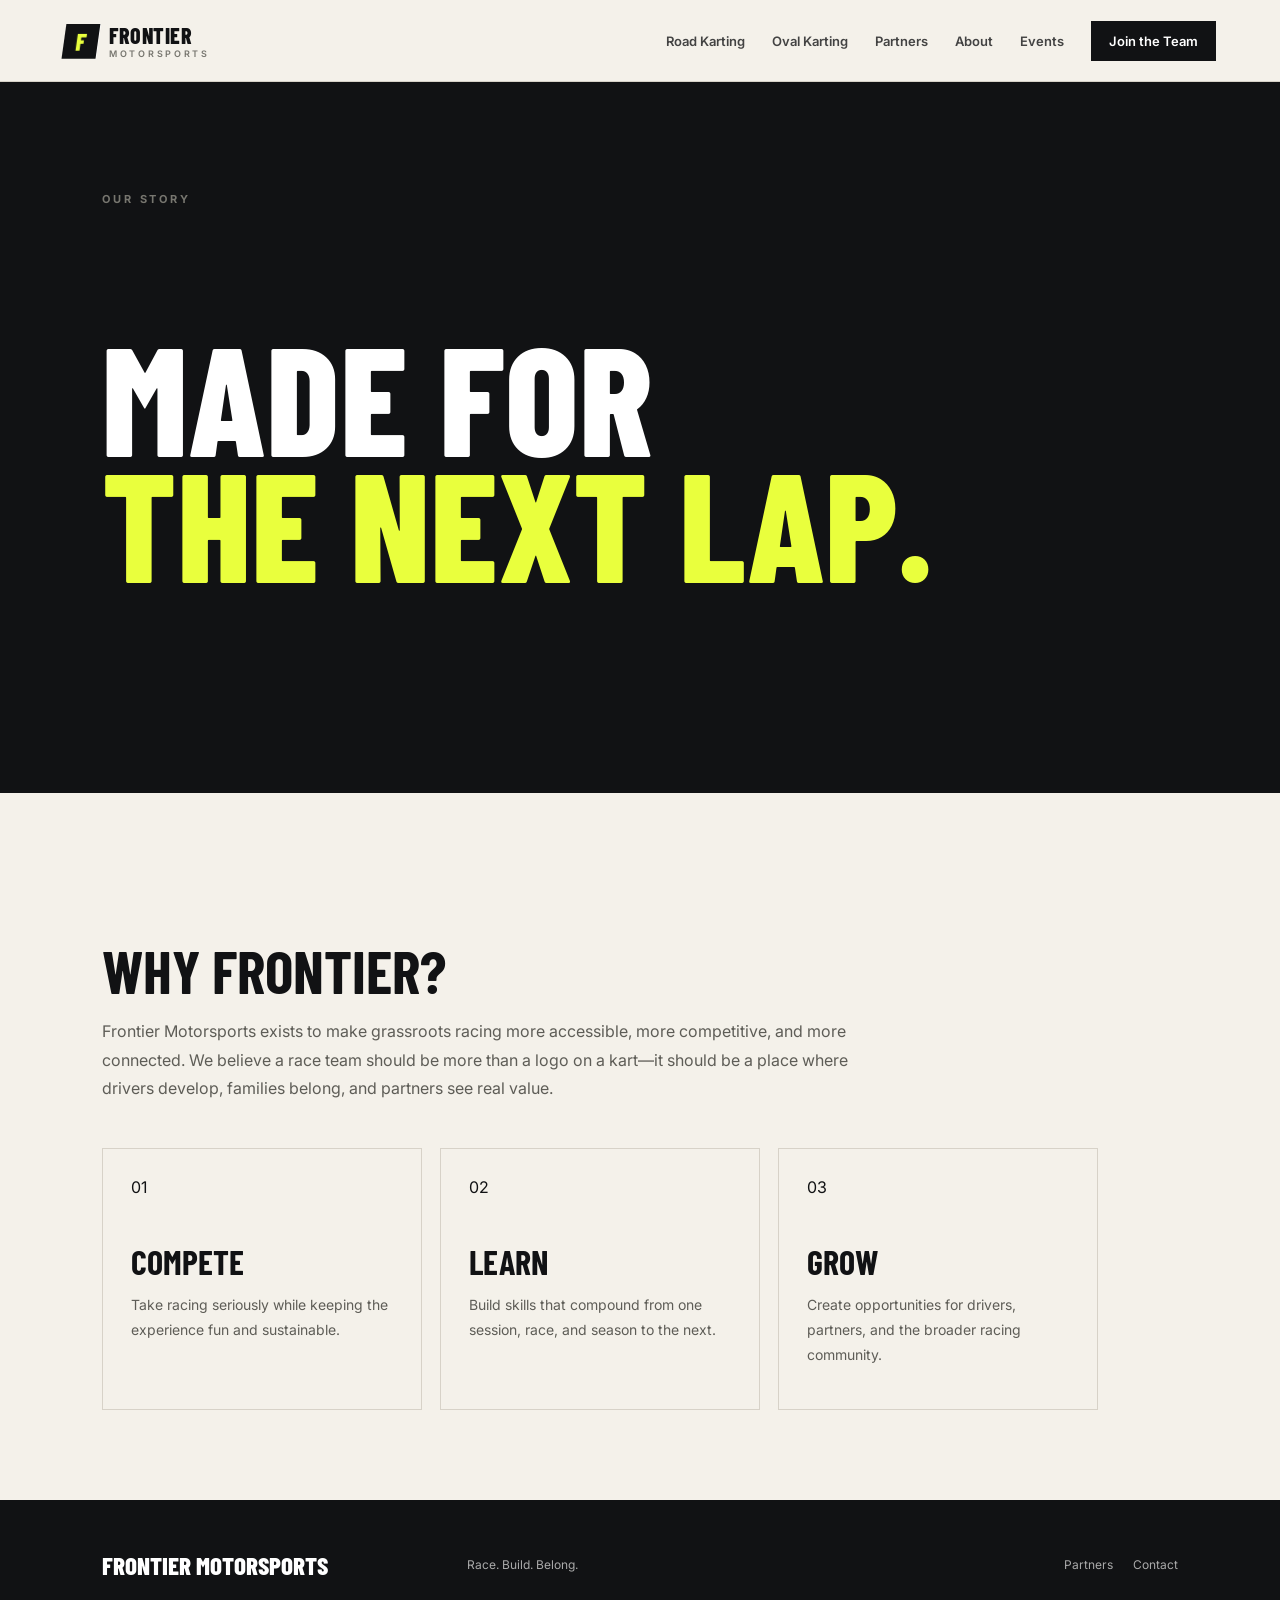
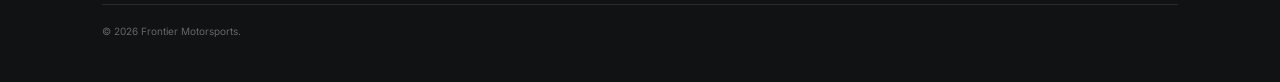
==== pages/about.html @ 26b107a2 "Add Frontier Motorsports website: pages/about.html" ====
<!doctype html><html lang="en"><head><meta charset="utf-8"><meta name="viewport" content="width=device-width,initial-scale=1"><title>About | Frontier Motorsports</title><link rel="stylesheet" href="../assets/style.css"></head><body><header class="nav"><a class="brand" href="../index.html"><span class="brand-mark">F</span><span>FRONTIER<small>MOTORSPORTS</small></span></a><button class="menu">☰</button><nav><a href="road-karting.html">Road Karting</a><a href="oval-karting.html">Oval Karting</a><a href="partners.html">Partners</a><a href="about.html">About</a><a href="events.html">Events</a><a class="nav-cta" href="contact.html">Join the Team</a></nav></header><section class="inner-hero"><p class="eyebrow">OUR STORY</p><h1>Made for<br><em>the next lap.</em></h1></section><section class="content"><h2>Why Frontier?</h2><p>Frontier Motorsports exists to make grassroots racing more accessible, more competitive, and more connected. We believe a race team should be more than a logo on a kart—it should be a place where drivers develop, families belong, and partners see real value.</p><div class="cards"><div class="card"><span>01</span><h3>Compete</h3><p>Take racing seriously while keeping the experience fun and sustainable.</p></div><div class="card"><span>02</span><h3>Learn</h3><p>Build skills that compound from one session, race, and season to the next.</p></div><div class="card"><span>03</span><h3>Grow</h3><p>Create opportunities for drivers, partners, and the broader racing community.</p></div></div></section><footer><div class="footer-brand">FRONTIER MOTORSPORTS</div><p>Race. Build. Belong.</p><div><a href="partners.html">Partners</a><a href="contact.html">Contact</a></div><small>© 2026 Frontier Motorsports.</small></footer><script src="../assets/site.js"></script></body></html>
---- assets/style.css ----
@import url('https://fonts.googleapis.com/css2?family=Barlow+Condensed:wght@500;600;700;800&family=Inter:wght@400;500;600;700&display=swap');
:root{--ink:#111214;--paper:#f4f1ea;--muted:#77766f;--line:#d7d2c8;--accent:#e9ff3d;--white:#fff}*{box-sizing:border-box}html{scroll-behavior:smooth}body{margin:0;background:var(--paper);color:var(--ink);font-family:Inter,Arial,sans-serif}a{color:inherit;text-decoration:none}.nav{height:82px;display:flex;align-items:center;justify-content:space-between;padding:0 5vw;border-bottom:1px solid var(--line);background:rgba(244,241,234,.96);position:sticky;top:0;z-index:10}.brand{display:flex;align-items:center;gap:11px;font-family:'Barlow Condensed';font-weight:800;font-size:22px;letter-spacing:.5px}.brand small{display:block;font:600 9px Inter;letter-spacing:2.7px;color:var(--muted)}.brand-mark{display:grid;place-items:center;width:34px;height:34px;background:var(--ink);color:var(--accent);font-size:24px;transform:skew(-8deg)}nav{display:flex;gap:27px;align-items:center;font-size:13px;font-weight:600}nav a{opacity:.78}nav a:hover{opacity:1}.nav-cta{background:var(--ink);color:var(--white);padding:12px 18px;opacity:1}.menu{display:none;border:0;background:none;font-size:22px}.hero{min-height:calc(100vh - 82px);padding:8vw 8vw 7vw;position:relative;overflow:hidden;display:flex;align-items:center;background:#151618;color:#fff}.hero-grid{position:absolute;inset:0;opacity:.22;background:linear-gradient(120deg,transparent 0 48%,#555 48.2% 48.5%,transparent 48.7%),repeating-linear-gradient(135deg,transparent 0 80px,#303134 81px 82px)}.hero:after{content:'';position:absolute;width:52vw;height:52vw;border:1px solid #444;border-radius:50%;right:-18vw;bottom:-24vw;box-shadow:0 0 0 80px rgba(255,255,255,.015),0 0 0 160px rgba(255,255,255,.012)}.hero-copy{position:relative;z-index:2;max-width:800px}.eyebrow{font-size:11px;font-weight:700;letter-spacing:2.8px;color:var(--muted);margin:0 0 20px}.hero .eyebrow{color:#bcbcb7}.hero h1,h2,h3{font-family:'Barlow Condensed',sans-serif;text-transform:uppercase;margin:0;line-height:.9}.hero h1{font-size:clamp(72px,12vw,170px);letter-spacing:-3px}.hero h1 em,h2 em{font-style:normal;color:var(--accent)}.lede{max-width:590px;color:#c6c6c2;font-size:17px;line-height:1.65;margin:30px 0}.actions{display:flex;gap:12px;flex-wrap:wrap}.btn{display:inline-flex;align-items:center;gap:20px;padding:15px 20px;font-size:12px;font-weight:700;text-transform:uppercase;letter-spacing:1px}.btn-primary{background:var(--accent);color:var(--ink)}.btn-ghost{border:1px solid #555;color:#fff}.btn-light{background:#fff;color:#111}.hero-stat{position:absolute;right:8vw;bottom:8vw;z-index:2;display:flex;flex-direction:column}.hero-stat strong{font:800 80px 'Barlow Condensed';line-height:.8}.hero-stat span{font-size:10px;text-transform:uppercase;letter-spacing:2px;color:#aaa;margin-top:10px}.section{padding:110px 8vw}.intro{display:grid;grid-template-columns:1fr 1fr;gap:8vw;align-items:end}.intro h2,.cta h2{font-size:clamp(60px,8vw,120px)}.section-lede{font-size:20px;line-height:1.65;color:#5d5c56;max-width:590px}.discipline-grid{padding-top:0;display:grid;grid-template-columns:1fr 1fr;gap:18px}.discipline{min-height:540px;padding:40px;display:flex;justify-content:space-between;align-items:flex-end;position:relative;overflow:hidden;color:#fff}.discipline:before{content:'';position:absolute;inset:0;background:linear-gradient(150deg,#232426,#0e0f10)}.discipline:after{content:'';position:absolute;width:70%;height:140%;border:1px solid rgba(255,255,255,.18);border-radius:50%;right:-25%;top:-10%;transform:rotate(18deg)}.discipline.oval:before{background:linear-gradient(150deg,#30302f,#111)}.discipline>div,.circle-arrow{position:relative;z-index:2}.number{font-size:11px;letter-spacing:2px;color:#bbb}.discipline h3{font-size:clamp(58px,7vw,105px);margin-top:120px}.discipline p{color:#c4c4bf}.circle-arrow{width:52px;height:52px;border:1px solid #777;border-radius:50%;display:grid;place-items:center;font-size:22px}.band{background:var(--ink);color:#fff;padding:90px 8vw;display:flex;align-items:center;justify-content:space-between;gap:50px}.band h2{font-size:clamp(54px,7vw,96px)}.band p:not(.eyebrow){color:#aaa;max-width:620px;line-height:1.6}.pillars{display:grid;grid-template-columns:repeat(3,1fr);gap:45px}.pillar{border-top:1px solid var(--line);padding-top:20px}.pillar span{font:700 13px 'Barlow Condensed';color:var(--muted)}.pillar h3{font-size:42px;margin:45px 0 12px}.pillar p{color:#66645e;line-height:1.6}.cta{text-align:center;border-top:1px solid var(--line)}.cta h2{margin-bottom:40px}footer{background:#111214;color:#aaa;padding:45px 8vw;display:grid;grid-template-columns:1fr 1fr 1fr;gap:20px;align-items:center;font-size:12px}footer .footer-brand{font:800 25px 'Barlow Condensed';color:#fff}footer div:nth-of-type(2){text-align:right}footer div:nth-of-type(2) a{margin-left:20px}footer small{grid-column:1/-1;color:#666;border-top:1px solid #292a2b;padding-top:20px}.inner-hero{padding:110px 8vw 80px;background:#111214;color:#fff}.inner-hero h1{font:800 clamp(70px,12vw,160px) 'Barlow Condensed';line-height:.82;text-transform:uppercase;max-width:1000px}.inner-hero h1 em{color:var(--accent);font-style:normal}.content{padding:90px 8vw;max-width:1200px}.content h2{font-size:60px;margin:60px 0 20px}.content p{line-height:1.8;color:#5e5d57;max-width:760px}.cards{display:grid;grid-template-columns:repeat(3,1fr);gap:18px;margin-top:45px}.card{border:1px solid var(--line);padding:28px;min-height:210px}.card h3{font-size:34px;margin:50px 0 12px}.card p{font-size:14px}.form{display:grid;gap:15px;max-width:700px}.form input,.form textarea,.form select{width:100%;border:1px solid var(--line);background:#fff;padding:16px;font:inherit}.form textarea{min-height:150px}.form button{border:0;cursor:pointer;justify-self:start}.notice{padding:18px;background:#e9ff3d;font-size:13px;margin:30px 0}.partner-level{border-top:1px solid var(--line);padding:30px 0;display:grid;grid-template-columns:1fr 2fr;gap:30px}.partner-level h3{font-size:42px}.partner-level p{margin:0}.schedule{border-top:1px solid var(--line)}.event{display:grid;grid-template-columns:130px 1fr 100px;gap:20px;padding:28px 0;border-bottom:1px solid var(--line);align-items:center}.event strong{font:800 28px 'Barlow Condensed'}.event h3{font-size:34px}.event span{font-size:11px;text-transform:uppercase;letter-spacing:1px;color:var(--muted)}@media(max-width:800px){.nav{height:70px;padding:0 5vw}nav{display:none}.menu{display:block}.hero{min-height:calc(100vh - 70px);padding:70px 6vw}.hero h1{font-size:72px;letter-spacing:-1px}.hero-stat{display:none}.section{padding:75px 6vw}.intro,.discipline-grid,.pillars,.cards{grid-template-columns:1fr}.discipline{min-height:400px}.discipline h3{margin-top:80px}.band{padding:70px 6vw;display:block}.band .btn{margin-top:25px}.partner-level{grid-template-columns:1fr}.event{grid-template-columns:80px 1fr}.event>span{display:none}footer{grid-template-columns:1fr}.section-lede{font-size:17px}footer div:nth-of-type(2){text-align:left}footer div:nth-of-type(2) a{margin:0 18px 0 0}}
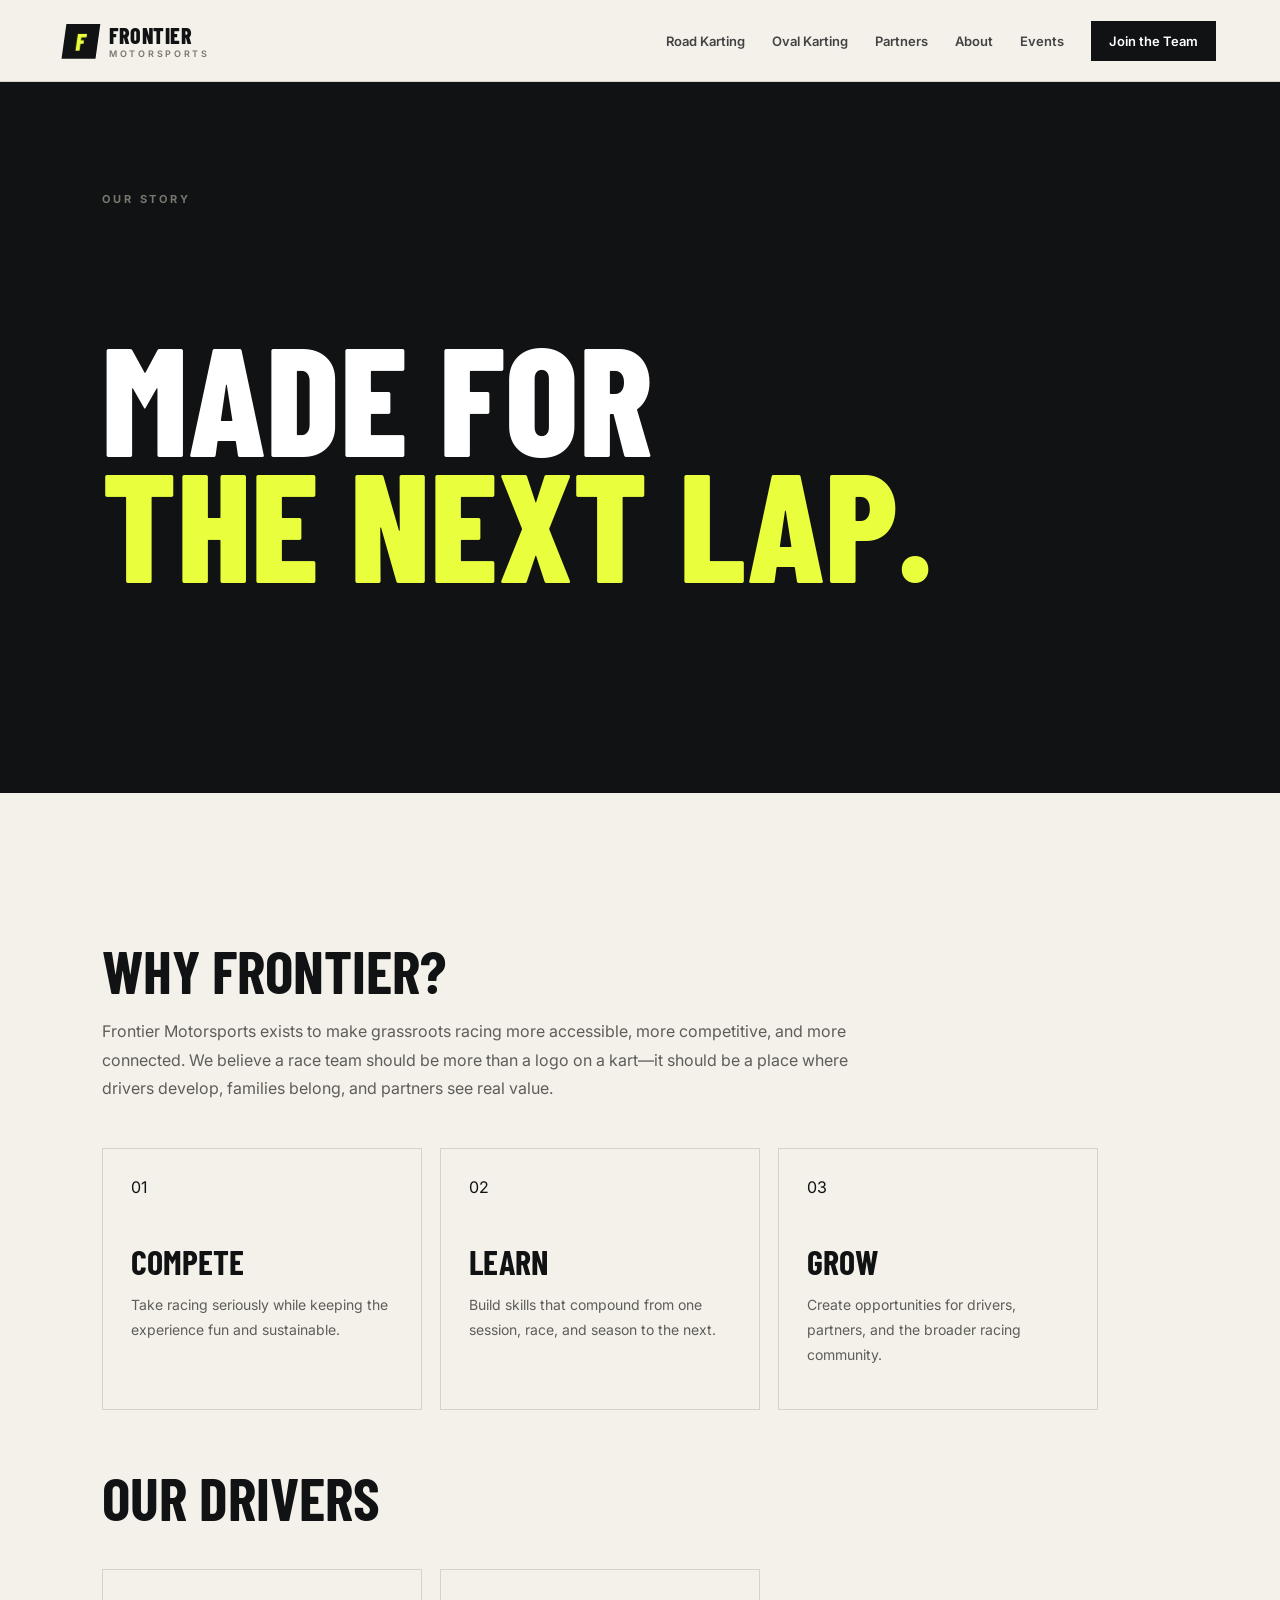
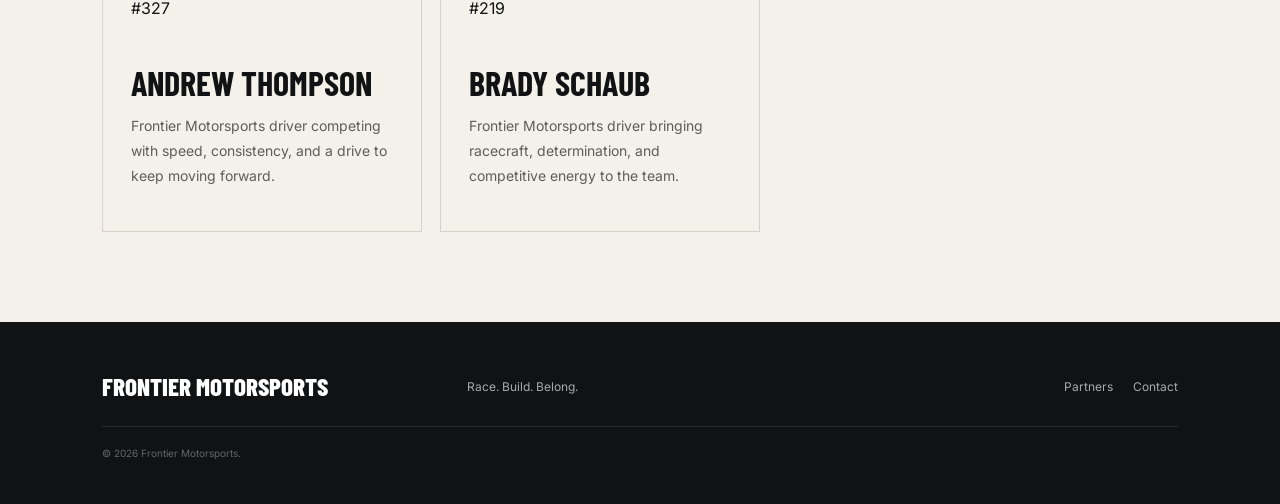
==== commit 0fc4ae0a: "Add Frontier Motorsports drivers to About page" ====
--- a/pages/about.html
+++ b/pages/about.html
@@ -1 +1 @@
-<!doctype html><html lang="en"><head><meta charset="utf-8"><meta name="viewport" content="width=device-width,initial-scale=1"><title>About | Frontier Motorsports</title><link rel="stylesheet" href="../assets/style.css"></head><body><header class="nav"><a class="brand" href="../index.html"><span class="brand-mark">F</span><span>FRONTIER<small>MOTORSPORTS</small></span></a><button class="menu">☰</button><nav><a href="road-karting.html">Road Karting</a><a href="oval-karting.html">Oval Karting</a><a href="partners.html">Partners</a><a href="about.html">About</a><a href="events.html">Events</a><a class="nav-cta" href="contact.html">Join the Team</a></nav></header><section class="inner-hero"><p class="eyebrow">OUR STORY</p><h1>Made for<br><em>the next lap.</em></h1></section><section class="content"><h2>Why Frontier?</h2><p>Frontier Motorsports exists to make grassroots racing more accessible, more competitive, and more connected. We believe a race team should be more than a logo on a kart—it should be a place where drivers develop, families belong, and partners see real value.</p><div class="cards"><div class="card"><span>01</span><h3>Compete</h3><p>Take racing seriously while keeping the experience fun and sustainable.</p></div><div class="card"><span>02</span><h3>Learn</h3><p>Build skills that compound from one session, race, and season to the next.</p></div><div class="card"><span>03</span><h3>Grow</h3><p>Create opportunities for drivers, partners, and the broader racing community.</p></div></div></section><footer><div class="footer-brand">FRONTIER MOTORSPORTS</div><p>Race. Build. Belong.</p><div><a href="partners.html">Partners</a><a href="contact.html">Contact</a></div><small>© 2026 Frontier Motorsports.</small></footer><script src="../assets/site.js"></script></body></html>+<!doctype html><html lang="en"><head><meta charset="utf-8"><meta name="viewport" content="width=device-width,initial-scale=1"><title>About | Frontier Motorsports</title><link rel="stylesheet" href="../assets/style.css"></head><body><header class="nav"><a class="brand" href="../index.html"><span class="brand-mark">F</span><span>FRONTIER<small>MOTORSPORTS</small></span></a><button class="menu">☰</button><nav><a href="road-karting.html">Road Karting</a><a href="oval-karting.html">Oval Karting</a><a href="partners.html">Partners</a><a href="about.html">About</a><a href="events.html">Events</a><a class="nav-cta" href="contact.html">Join the Team</a></nav></header><section class="inner-hero"><p class="eyebrow">OUR STORY</p><h1>Made for<br><em>the next lap.</em></h1></section><section class="content"><h2>Why Frontier?</h2><p>Frontier Motorsports exists to make grassroots racing more accessible, more competitive, and more connected. We believe a race team should be more than a logo on a kart—it should be a place where drivers develop, families belong, and partners see real value.</p><div class="cards"><div class="card"><span>01</span><h3>Compete</h3><p>Take racing seriously while keeping the experience fun and sustainable.</p></div><div class="card"><span>02</span><h3>Learn</h3><p>Build skills that compound from one session, race, and season to the next.</p></div><div class="card"><span>03</span><h3>Grow</h3><p>Create opportunities for drivers, partners, and the broader racing community.</p></div></div><h2>Our Drivers</h2><div class="cards"><div class="card"><span>#327</span><h3>Andrew Thompson</h3><p>Frontier Motorsports driver competing with speed, consistency, and a drive to keep moving forward.</p></div><div class="card"><span>#219</span><h3>Brady Schaub</h3><p>Frontier Motorsports driver bringing racecraft, determination, and competitive energy to the team.</p></div></div></section><footer><div class="footer-brand">FRONTIER MOTORSPORTS</div><p>Race. Build. Belong.</p><div><a href="partners.html">Partners</a><a href="contact.html">Contact</a></div><small>© 2026 Frontier Motorsports.</small></footer><script src="../assets/site.js"></script></body></html>
--- a/assets/style.css
+++ b/assets/style.css
@@ -1,2 +1,2 @@
 @import url('https://fonts.googleapis.com/css2?family=Barlow+Condensed:wght@500;600;700;800&family=Inter:wght@400;500;600;700&display=swap');
-:root{--ink:#111214;--paper:#f4f1ea;--muted:#77766f;--line:#d7d2c8;--accent:#e9ff3d;--white:#fff}*{box-sizing:border-box}html{scroll-behavior:smooth}body{margin:0;background:var(--paper);color:var(--ink);font-family:Inter,Arial,sans-serif}a{color:inherit;text-decoration:none}.nav{height:82px;display:flex;align-items:center;justify-content:space-between;padding:0 5vw;border-bottom:1px solid var(--line);background:rgba(244,241,234,.96);position:sticky;top:0;z-index:10}.brand{display:flex;align-items:center;gap:11px;font-family:'Barlow Condensed';font-weight:800;font-size:22px;letter-spacing:.5px}.brand small{display:block;font:600 9px Inter;letter-spacing:2.7px;color:var(--muted)}.brand-mark{display:grid;place-items:center;width:34px;height:34px;background:var(--ink);color:var(--accent);font-size:24px;transform:skew(-8deg)}nav{display:flex;gap:27px;align-items:center;font-size:13px;font-weight:600}nav a{opacity:.78}nav a:hover{opacity:1}.nav-cta{background:var(--ink);color:var(--white);padding:12px 18px;opacity:1}.menu{display:none;border:0;background:none;font-size:22px}.hero{min-height:calc(100vh - 82px);padding:8vw 8vw 7vw;position:relative;overflow:hidden;display:flex;align-items:center;background:#151618;color:#fff}.hero-grid{position:absolute;inset:0;opacity:.22;background:linear-gradient(120deg,transparent 0 48%,#555 48.2% 48.5%,transparent 48.7%),repeating-linear-gradient(135deg,transparent 0 80px,#303134 81px 82px)}.hero:after{content:'';position:absolute;width:52vw;height:52vw;border:1px solid #444;border-radius:50%;right:-18vw;bottom:-24vw;box-shadow:0 0 0 80px rgba(255,255,255,.015),0 0 0 160px rgba(255,255,255,.012)}.hero-copy{position:relative;z-index:2;max-width:800px}.eyebrow{font-size:11px;font-weight:700;letter-spacing:2.8px;color:var(--muted);margin:0 0 20px}.hero .eyebrow{color:#bcbcb7}.hero h1,h2,h3{font-family:'Barlow Condensed',sans-serif;text-transform:uppercase;margin:0;line-height:.9}.hero h1{font-size:clamp(72px,12vw,170px);letter-spacing:-3px}.hero h1 em,h2 em{font-style:normal;color:var(--accent)}.lede{max-width:590px;color:#c6c6c2;font-size:17px;line-height:1.65;margin:30px 0}.actions{display:flex;gap:12px;flex-wrap:wrap}.btn{display:inline-flex;align-items:center;gap:20px;padding:15px 20px;font-size:12px;font-weight:700;text-transform:uppercase;letter-spacing:1px}.btn-primary{background:var(--accent);color:var(--ink)}.btn-ghost{border:1px solid #555;color:#fff}.btn-light{background:#fff;color:#111}.hero-stat{position:absolute;right:8vw;bottom:8vw;z-index:2;display:flex;flex-direction:column}.hero-stat strong{font:800 80px 'Barlow Condensed';line-height:.8}.hero-stat span{font-size:10px;text-transform:uppercase;letter-spacing:2px;color:#aaa;margin-top:10px}.section{padding:110px 8vw}.intro{display:grid;grid-template-columns:1fr 1fr;gap:8vw;align-items:end}.intro h2,.cta h2{font-size:clamp(60px,8vw,120px)}.section-lede{font-size:20px;line-height:1.65;color:#5d5c56;max-width:590px}.discipline-grid{padding-top:0;display:grid;grid-template-columns:1fr 1fr;gap:18px}.discipline{min-height:540px;padding:40px;display:flex;justify-content:space-between;align-items:flex-end;position:relative;overflow:hidden;color:#fff}.discipline:before{content:'';position:absolute;inset:0;background:linear-gradient(150deg,#232426,#0e0f10)}.discipline:after{content:'';position:absolute;width:70%;height:140%;border:1px solid rgba(255,255,255,.18);border-radius:50%;right:-25%;top:-10%;transform:rotate(18deg)}.discipline.oval:before{background:linear-gradient(150deg,#30302f,#111)}.discipline>div,.circle-arrow{position:relative;z-index:2}.number{font-size:11px;letter-spacing:2px;color:#bbb}.discipline h3{font-size:clamp(58px,7vw,105px);margin-top:120px}.discipline p{color:#c4c4bf}.circle-arrow{width:52px;height:52px;border:1px solid #777;border-radius:50%;display:grid;place-items:center;font-size:22px}.band{background:var(--ink);color:#fff;padding:90px 8vw;display:flex;align-items:center;justify-content:space-between;gap:50px}.band h2{font-size:clamp(54px,7vw,96px)}.band p:not(.eyebrow){color:#aaa;max-width:620px;line-height:1.6}.pillars{display:grid;grid-template-columns:repeat(3,1fr);gap:45px}.pillar{border-top:1px solid var(--line);padding-top:20px}.pillar span{font:700 13px 'Barlow Condensed';color:var(--muted)}.pillar h3{font-size:42px;margin:45px 0 12px}.pillar p{color:#66645e;line-height:1.6}.cta{text-align:center;border-top:1px solid var(--line)}.cta h2{margin-bottom:40px}footer{background:#111214;color:#aaa;padding:45px 8vw;display:grid;grid-template-columns:1fr 1fr 1fr;gap:20px;align-items:center;font-size:12px}footer .footer-brand{font:800 25px 'Barlow Condensed';color:#fff}footer div:nth-of-type(2){text-align:right}footer div:nth-of-type(2) a{margin-left:20px}footer small{grid-column:1/-1;color:#666;border-top:1px solid #292a2b;padding-top:20px}.inner-hero{padding:110px 8vw 80px;background:#111214;color:#fff}.inner-hero h1{font:800 clamp(70px,12vw,160px) 'Barlow Condensed';line-height:.82;text-transform:uppercase;max-width:1000px}.inner-hero h1 em{color:var(--accent);font-style:normal}.content{padding:90px 8vw;max-width:1200px}.content h2{font-size:60px;margin:60px 0 20px}.content p{line-height:1.8;color:#5e5d57;max-width:760px}.cards{display:grid;grid-template-columns:repeat(3,1fr);gap:18px;margin-top:45px}.card{border:1px solid var(--line);padding:28px;min-height:210px}.card h3{font-size:34px;margin:50px 0 12px}.card p{font-size:14px}.form{display:grid;gap:15px;max-width:700px}.form input,.form textarea,.form select{width:100%;border:1px solid var(--line);background:#fff;padding:16px;font:inherit}.form textarea{min-height:150px}.form button{border:0;cursor:pointer;justify-self:start}.notice{padding:18px;background:#e9ff3d;font-size:13px;margin:30px 0}.partner-level{border-top:1px solid var(--line);padding:30px 0;display:grid;grid-template-columns:1fr 2fr;gap:30px}.partner-level h3{font-size:42px}.partner-level p{margin:0}.schedule{border-top:1px solid var(--line)}.event{display:grid;grid-template-columns:130px 1fr 100px;gap:20px;padding:28px 0;border-bottom:1px solid var(--line);align-items:center}.event strong{font:800 28px 'Barlow Condensed'}.event h3{font-size:34px}.event span{font-size:11px;text-transform:uppercase;letter-spacing:1px;color:var(--muted)}@media(max-width:800px){.nav{height:70px;padding:0 5vw}nav{display:none}.menu{display:block}.hero{min-height:calc(100vh - 70px);padding:70px 6vw}.hero h1{font-size:72px;letter-spacing:-1px}.hero-stat{display:none}.section{padding:75px 6vw}.intro,.discipline-grid,.pillars,.cards{grid-template-columns:1fr}.discipline{min-height:400px}.discipline h3{margin-top:80px}.band{padding:70px 6vw;display:block}.band .btn{margin-top:25px}.partner-level{grid-template-columns:1fr}.event{grid-template-columns:80px 1fr}.event>span{display:none}footer{grid-template-columns:1fr}.section-lede{font-size:17px}footer div:nth-of-type(2){text-align:left}footer div:nth-of-type(2) a{margin:0 18px 0 0}}+:root{--ink:#111214;--paper:#f4f1ea;--muted:#77766f;--line:#d7d2c8;--accent:#e9ff3d;--white:#fff}*{box-sizing:border-box}html{scroll-behavior:smooth}body{margin:0;background:var(--paper);color:var(--ink);font-family:Inter,Arial,sans-serif}a{color:inherit;text-decoration:none}.nav{height:82px;display:flex;align-items:center;justify-content:space-between;padding:0 5vw;border-bottom:1px solid var(--line);background:rgba(244,241,234,.96);position:sticky;top:0;z-index:10}.brand{display:flex;align-items:center;gap:11px;font-family:'Barlow Condensed';font-weight:800;font-size:22px;letter-spacing:.5px}.brand small{display:block;font:600 9px Inter;letter-spacing:2.7px;color:var(--muted)}.brand-mark{display:grid;place-items:center;width:34px;height:34px;background:var(--ink);color:var(--accent);font-size:24px;transform:skew(-8deg)}nav{display:flex;gap:27px;align-items:center;font-size:13px;font-weight:600}nav a{opacity:.78}nav a:hover{opacity:1}.nav-cta{background:var(--ink);color:var(--white);padding:12px 18px;opacity:1}.menu{display:none;border:0;background:none;font-size:22px}.hero{min-height:calc(100vh - 82px);padding:8vw 8vw 7vw;position:relative;overflow:hidden;display:flex;align-items:center;background:#151618;color:#fff}.hero-grid{position:absolute;inset:0;opacity:.22;background:linear-gradient(120deg,transparent 0 48%,#555 48.2% 48.5%,transparent 48.7%),repeating-linear-gradient(135deg,transparent 0 80px,#303134 81px 82px)}.hero:after{content:'';position:absolute;width:52vw;height:52vw;border:1px solid #444;border-radius:50%;right:-18vw;bottom:-24vw;box-shadow:0 0 0 80px rgba(255,255,255,.015),0 0 0 160px rgba(255,255,255,.012)}.hero-copy{position:relative;z-index:2;max-width:800px}.eyebrow{font-size:11px;font-weight:700;letter-spacing:2.8px;color:var(--muted);margin:0 0 20px}.hero .eyebrow{color:#bcbcb7}.hero h1,h2,h3{font-family:'Barlow Condensed',sans-serif;text-transform:uppercase;margin:0;line-height:.9}.hero h1{font-size:clamp(72px,12vw,170px);letter-spacing:-3px}.hero h1 em,h2 em{font-style:normal;color:var(--accent)}.lede{max-width:590px;color:#c6c6c2;font-size:17px;line-height:1.65;margin:30px 0}.actions{display:flex;gap:12px;flex-wrap:wrap}.btn{display:inline-flex;align-items:center;gap:20px;padding:15px 20px;font-size:12px;font-weight:700;text-transform:uppercase;letter-spacing:1px}.btn-primary{background:var(--accent);color:var(--ink)}.btn-ghost{border:1px solid #555;color:#fff}.btn-light{background:#fff;color:#111}.hero-stat{position:absolute;right:8vw;bottom:8vw;z-index:2;display:flex;flex-direction:column}.hero-stat strong{font:800 80px 'Barlow Condensed';line-height:.8}.hero-stat span{font-size:10px;text-transform:uppercase;letter-spacing:2px;color:#aaa;margin-top:10px}.section{padding:110px 8vw}.intro{display:grid;grid-template-columns:1fr 1fr;gap:8vw;align-items:end}.intro h2,.cta h2{font-size:clamp(60px,8vw,120px)}.section-lede{font-size:20px;line-height:1.65;color:#5d5c56;max-width:590px}.discipline-grid{padding-top:0;display:grid;grid-template-columns:1fr 1fr;gap:18px}.discipline{min-height:540px;padding:40px;display:flex;justify-content:space-between;align-items:flex-end;position:relative;overflow:hidden;color:#fff}.discipline:before{content:'';position:absolute;inset:0;background:linear-gradient(150deg,#232426,#0e0f10)}.discipline:after{content:'';position:absolute;width:70%;height:140%;border:1px solid rgba(255,255,255,.18);border-radius:50%;right:-25%;top:-10%;transform:rotate(18deg)}.discipline.oval:before{background:linear-gradient(150deg,#30302f,#111)}.discipline.esports:before{background:linear-gradient(150deg,#25282c,#090a0c)}.discipline>div,.circle-arrow{position:relative;z-index:2}.number{font-size:11px;letter-spacing:2px;color:#bbb}.discipline h3{font-size:clamp(58px,7vw,105px);margin-top:120px}.discipline p{color:#c4c4bf}.circle-arrow{width:52px;height:52px;border:1px solid #777;border-radius:50%;display:grid;place-items:center;font-size:22px}.band{background:var(--ink);color:#fff;padding:90px 8vw;display:flex;align-items:center;justify-content:space-between;gap:50px}.band h2{font-size:clamp(54px,7vw,96px)}.band p:not(.eyebrow){color:#aaa;max-width:620px;line-height:1.6}.pillars{display:grid;grid-template-columns:repeat(3,1fr);gap:45px}.pillar{border-top:1px solid var(--line);padding-top:20px}.pillar span{font:700 13px 'Barlow Condensed';color:var(--muted)}.pillar h3{font-size:42px;margin:45px 0 12px}.pillar p{color:#66645e;line-height:1.6}.cta{text-align:center;border-top:1px solid var(--line)}.cta h2{margin-bottom:40px}footer{background:#111214;color:#aaa;padding:45px 8vw;display:grid;grid-template-columns:1fr 1fr 1fr;gap:20px;align-items:center;font-size:12px}footer .footer-brand{font:800 25px 'Barlow Condensed';color:#fff}footer div:nth-of-type(2){text-align:right}footer div:nth-of-type(2) a{margin-left:20px}footer small{grid-column:1/-1;color:#666;border-top:1px solid #292a2b;padding-top:20px}.inner-hero{padding:110px 8vw 80px;background:#111214;color:#fff}.inner-hero h1{font:800 clamp(70px,12vw,160px) 'Barlow Condensed';line-height:.82;text-transform:uppercase;max-width:1000px}.inner-hero h1 em{color:var(--accent);font-style:normal}.content{padding:90px 8vw;max-width:1200px}.content h2{font-size:60px;margin:60px 0 20px}.content p{line-height:1.8;color:#5e5d57;max-width:760px}.cards{display:grid;grid-template-columns:repeat(3,1fr);gap:18px;margin-top:45px}.card{border:1px solid var(--line);padding:28px;min-height:210px}.card h3{font-size:34px;margin:50px 0 12px}.card p{font-size:14px}.form{display:grid;gap:15px;max-width:700px}.form input,.form textarea,.form select{width:100%;border:1px solid var(--line);background:#fff;padding:16px;font:inherit}.form textarea{min-height:150px}.form button{border:0;cursor:pointer;justify-self:start}.notice{padding:18px;background:#e9ff3d;font-size:13px;margin:30px 0}.partner-level{border-top:1px solid var(--line);padding:30px 0;display:grid;grid-template-columns:1fr 2fr;gap:30px}.partner-level h3{font-size:42px}.partner-level p{margin:0}.schedule{border-top:1px solid var(--line)}.event{display:grid;grid-template-columns:130px 1fr 100px;gap:20px;padding:28px 0;border-bottom:1px solid var(--line);align-items:center}.event strong{font:800 28px 'Barlow Condensed'}.event h3{font-size:34px}.event span{font-size:11px;text-transform:uppercase;letter-spacing:1px;color:var(--muted)}@media(max-width:800px){.nav{height:70px;padding:0 5vw}nav{display:none}.menu{display:block}.hero{min-height:calc(100vh - 70px);padding:70px 6vw}.hero h1{font-size:72px;letter-spacing:-1px}.hero-stat{display:none}.section{padding:75px 6vw}.intro,.discipline-grid,.pillars,.cards{grid-template-columns:1fr}.discipline{min-height:400px}.discipline h3{margin-top:80px}.band{padding:70px 6vw;display:block}.band .btn{margin-top:25px}.partner-level{grid-template-columns:1fr}.event{grid-template-columns:80px 1fr}.event>span{display:none}footer{grid-template-columns:1fr}.section-lede{font-size:17px}footer div:nth-of-type(2){text-align:left}footer div:nth-of-type(2) a{margin:0 18px 0 0}}
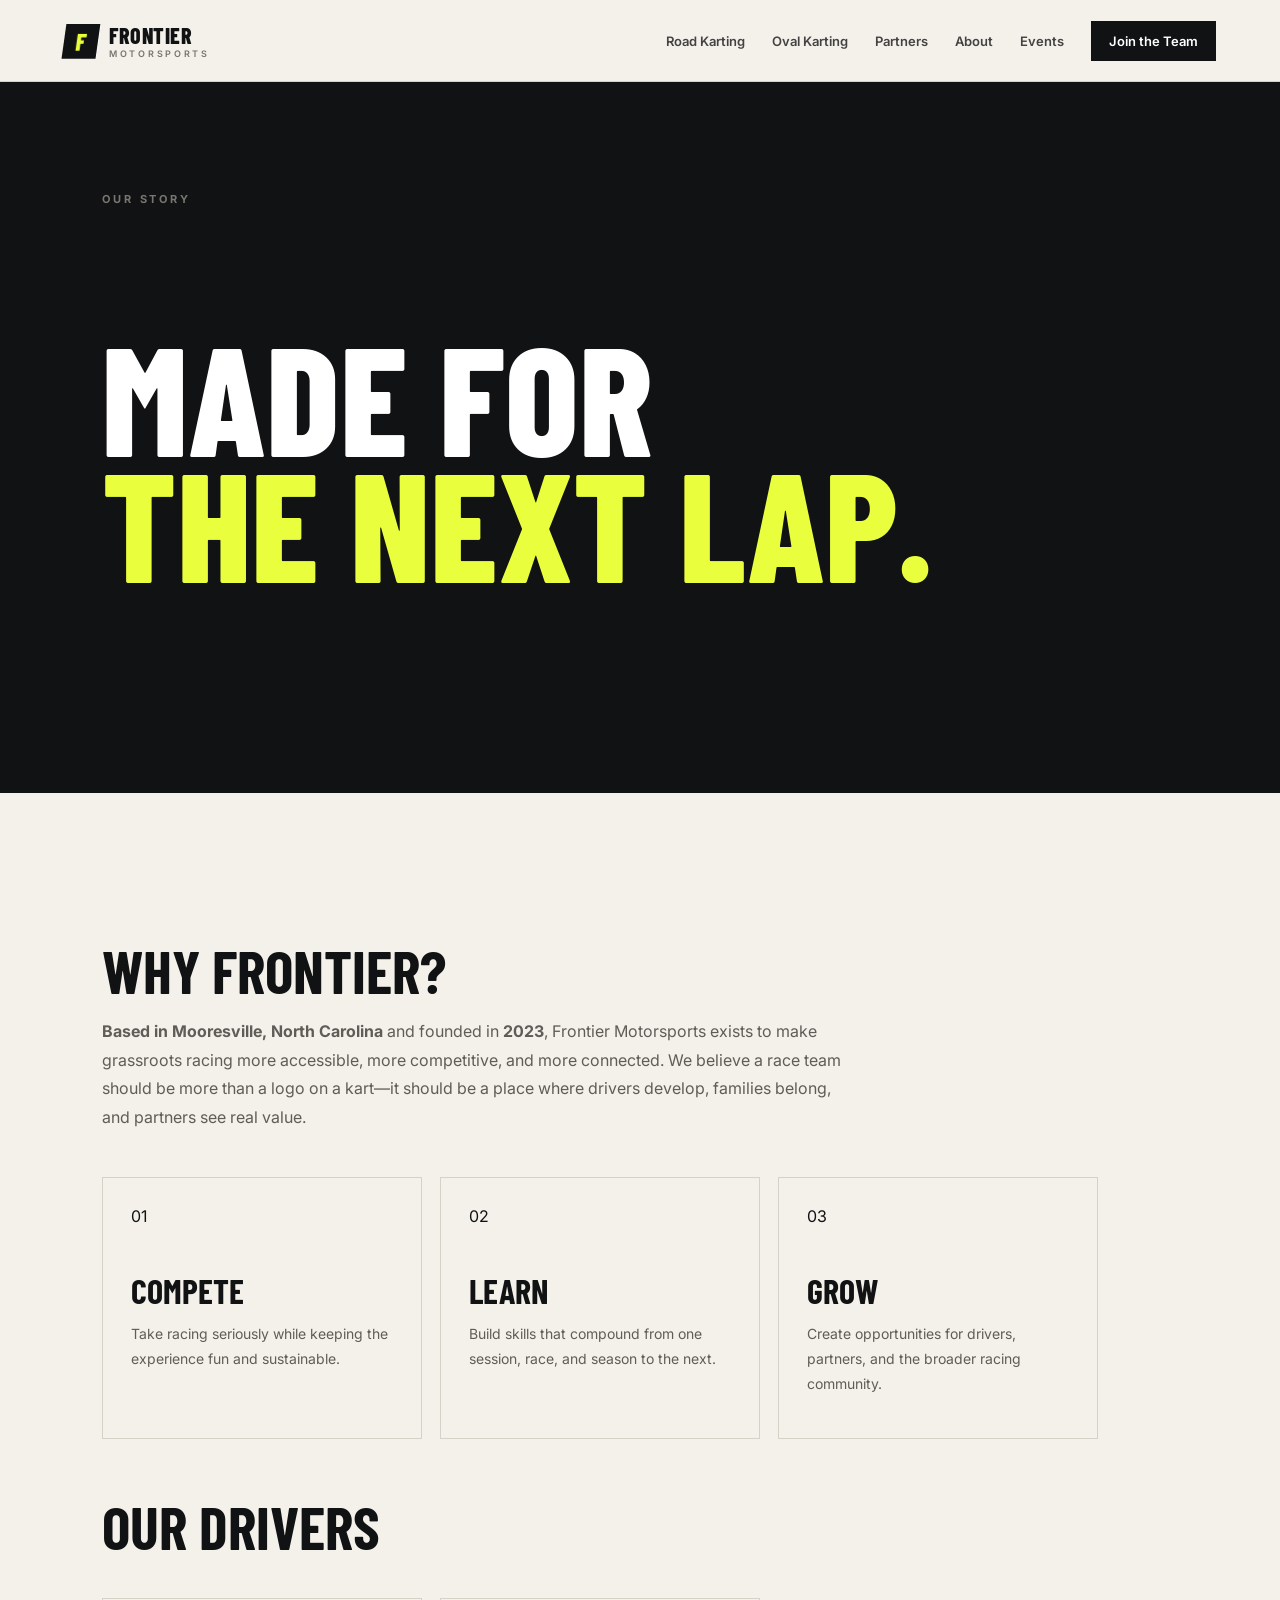
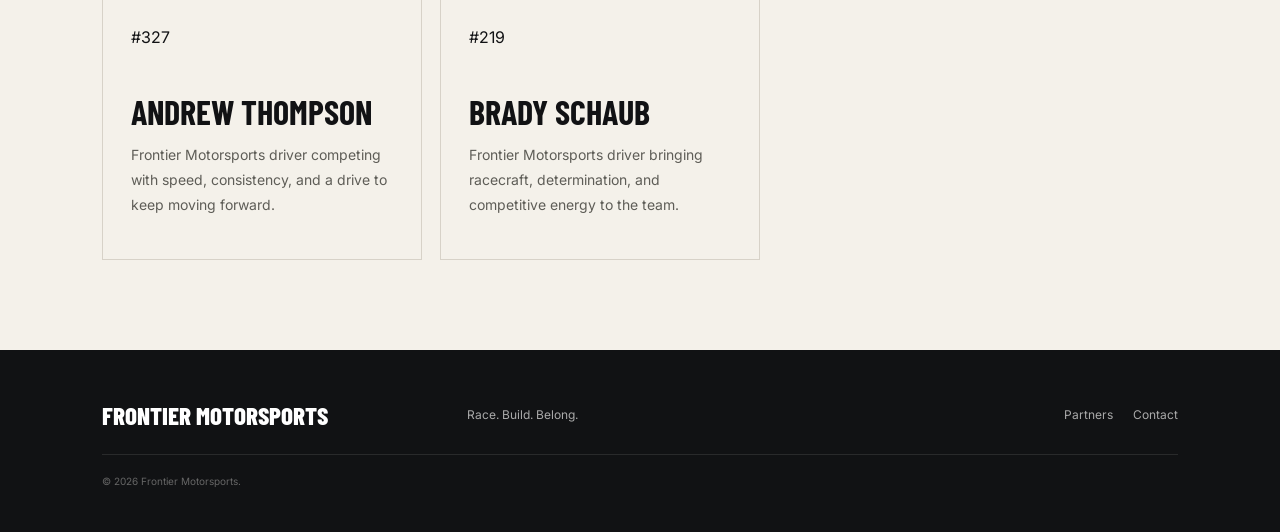
==== commit 6feb4814: "Add Frontier Motorsports location and founding year" ====
--- a/pages/about.html
+++ b/pages/about.html
@@ -1 +1 @@
-<!doctype html><html lang="en"><head><meta charset="utf-8"><meta name="viewport" content="width=device-width,initial-scale=1"><title>About | Frontier Motorsports</title><link rel="stylesheet" href="../assets/style.css"></head><body><header class="nav"><a class="brand" href="../index.html"><span class="brand-mark">F</span><span>FRONTIER<small>MOTORSPORTS</small></span></a><button class="menu">☰</button><nav><a href="road-karting.html">Road Karting</a><a href="oval-karting.html">Oval Karting</a><a href="partners.html">Partners</a><a href="about.html">About</a><a href="events.html">Events</a><a class="nav-cta" href="contact.html">Join the Team</a></nav></header><section class="inner-hero"><p class="eyebrow">OUR STORY</p><h1>Made for<br><em>the next lap.</em></h1></section><section class="content"><h2>Why Frontier?</h2><p>Frontier Motorsports exists to make grassroots racing more accessible, more competitive, and more connected. We believe a race team should be more than a logo on a kart—it should be a place where drivers develop, families belong, and partners see real value.</p><div class="cards"><div class="card"><span>01</span><h3>Compete</h3><p>Take racing seriously while keeping the experience fun and sustainable.</p></div><div class="card"><span>02</span><h3>Learn</h3><p>Build skills that compound from one session, race, and season to the next.</p></div><div class="card"><span>03</span><h3>Grow</h3><p>Create opportunities for drivers, partners, and the broader racing community.</p></div></div><h2>Our Drivers</h2><div class="cards"><div class="card"><span>#327</span><h3>Andrew Thompson</h3><p>Frontier Motorsports driver competing with speed, consistency, and a drive to keep moving forward.</p></div><div class="card"><span>#219</span><h3>Brady Schaub</h3><p>Frontier Motorsports driver bringing racecraft, determination, and competitive energy to the team.</p></div></div></section><footer><div class="footer-brand">FRONTIER MOTORSPORTS</div><p>Race. Build. Belong.</p><div><a href="partners.html">Partners</a><a href="contact.html">Contact</a></div><small>© 2026 Frontier Motorsports.</small></footer><script src="../assets/site.js"></script></body></html>+<!doctype html><html lang="en"><head><meta charset="utf-8"><meta name="viewport" content="width=device-width,initial-scale=1"><title>About | Frontier Motorsports</title><link rel="stylesheet" href="../assets/style.css"></head><body><header class="nav"><a class="brand" href="../index.html"><span class="brand-mark">F</span><span>FRONTIER<small>MOTORSPORTS</small></span></a><button class="menu">☰</button><nav><a href="road-karting.html">Road Karting</a><a href="oval-karting.html">Oval Karting</a><a href="partners.html">Partners</a><a href="about.html">About</a><a href="events.html">Events</a><a class="nav-cta" href="contact.html">Join the Team</a></nav></header><section class="inner-hero"><p class="eyebrow">OUR STORY</p><h1>Made for<br><em>the next lap.</em></h1></section><section class="content"><h2>Why Frontier?</h2><p><strong>Based in Mooresville, North Carolina</strong> and founded in <strong>2023</strong>, Frontier Motorsports exists to make grassroots racing more accessible, more competitive, and more connected. We believe a race team should be more than a logo on a kart—it should be a place where drivers develop, families belong, and partners see real value.</p><div class="cards"><div class="card"><span>01</span><h3>Compete</h3><p>Take racing seriously while keeping the experience fun and sustainable.</p></div><div class="card"><span>02</span><h3>Learn</h3><p>Build skills that compound from one session, race, and season to the next.</p></div><div class="card"><span>03</span><h3>Grow</h3><p>Create opportunities for drivers, partners, and the broader racing community.</p></div></div><h2>Our Drivers</h2><div class="cards"><div class="card"><span>#327</span><h3>Andrew Thompson</h3><p>Frontier Motorsports driver competing with speed, consistency, and a drive to keep moving forward.</p></div><div class="card"><span>#219</span><h3>Brady Schaub</h3><p>Frontier Motorsports driver bringing racecraft, determination, and competitive energy to the team.</p></div></div></section><footer><div class="footer-brand">FRONTIER MOTORSPORTS</div><p>Race. Build. Belong.</p><div><a href="partners.html">Partners</a><a href="contact.html">Contact</a></div><small>© 2026 Frontier Motorsports.</small></footer><script src="../assets/site.js"></script></body></html>
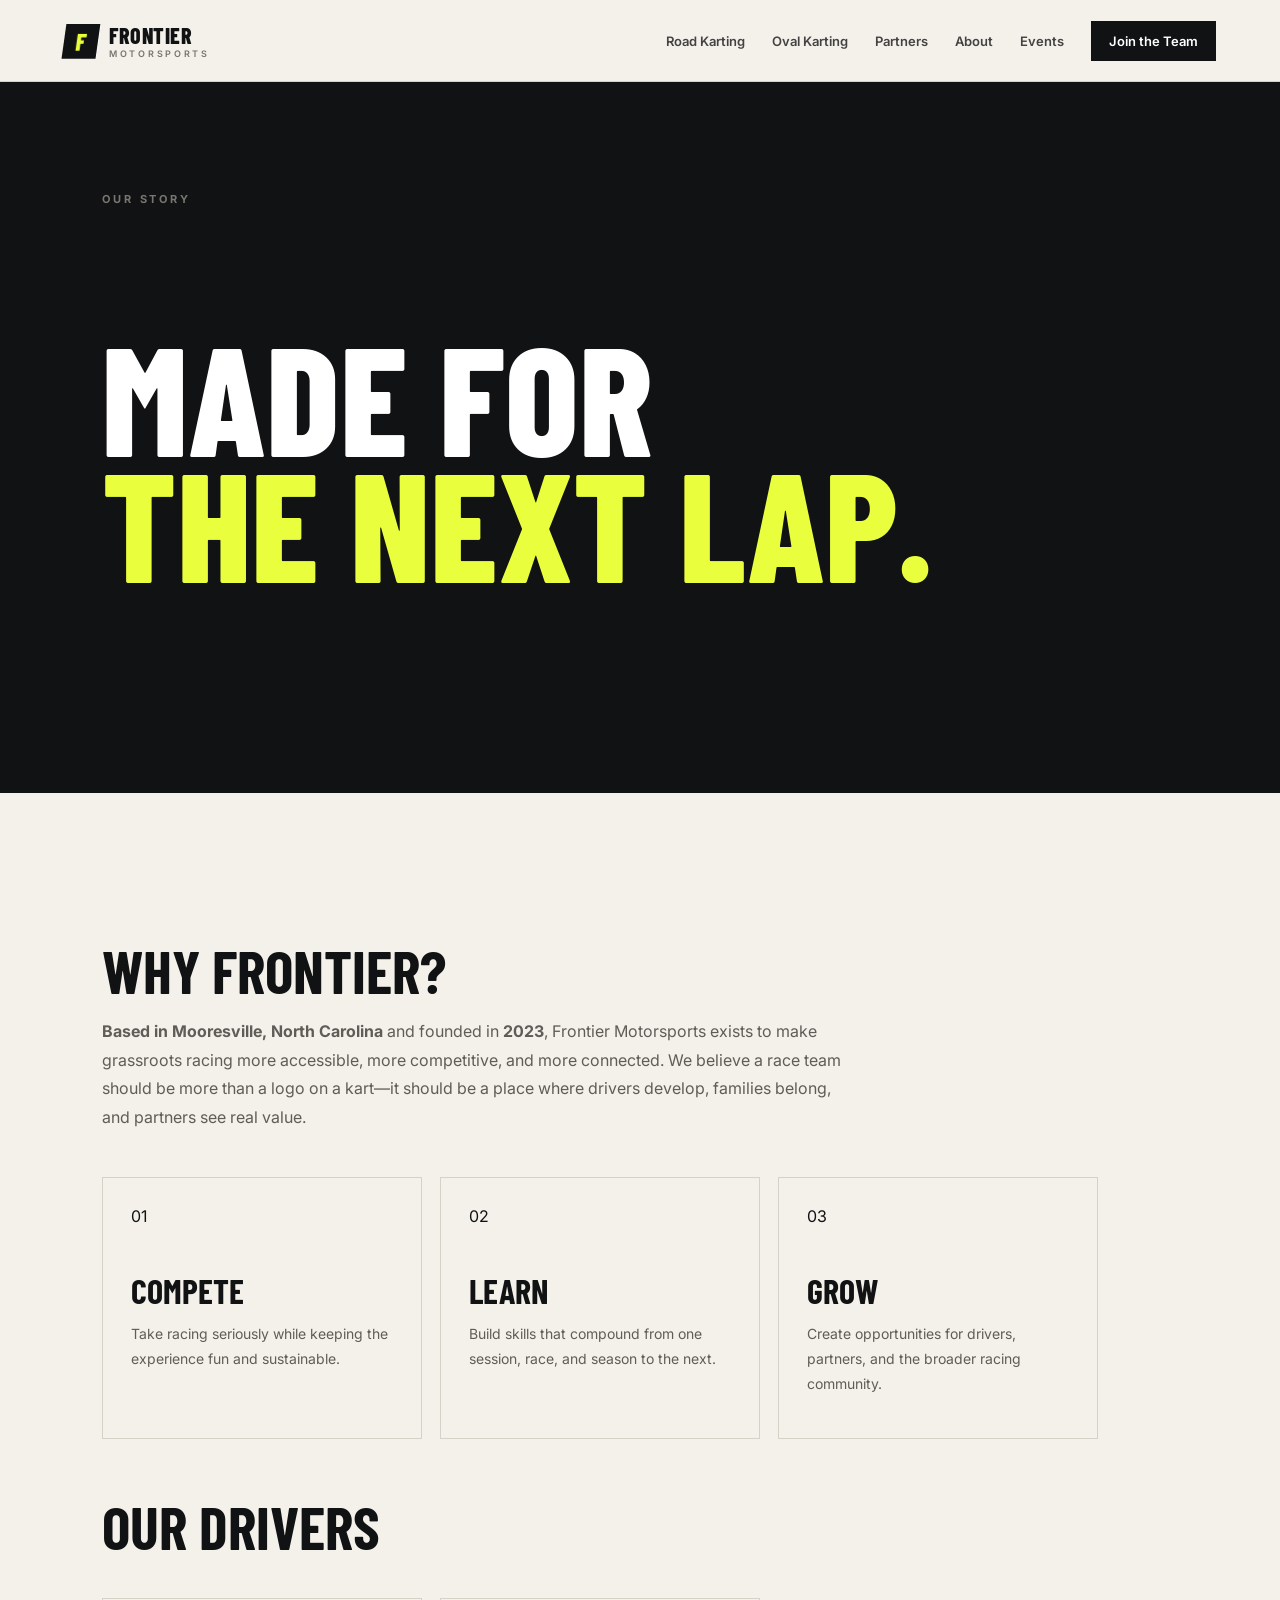
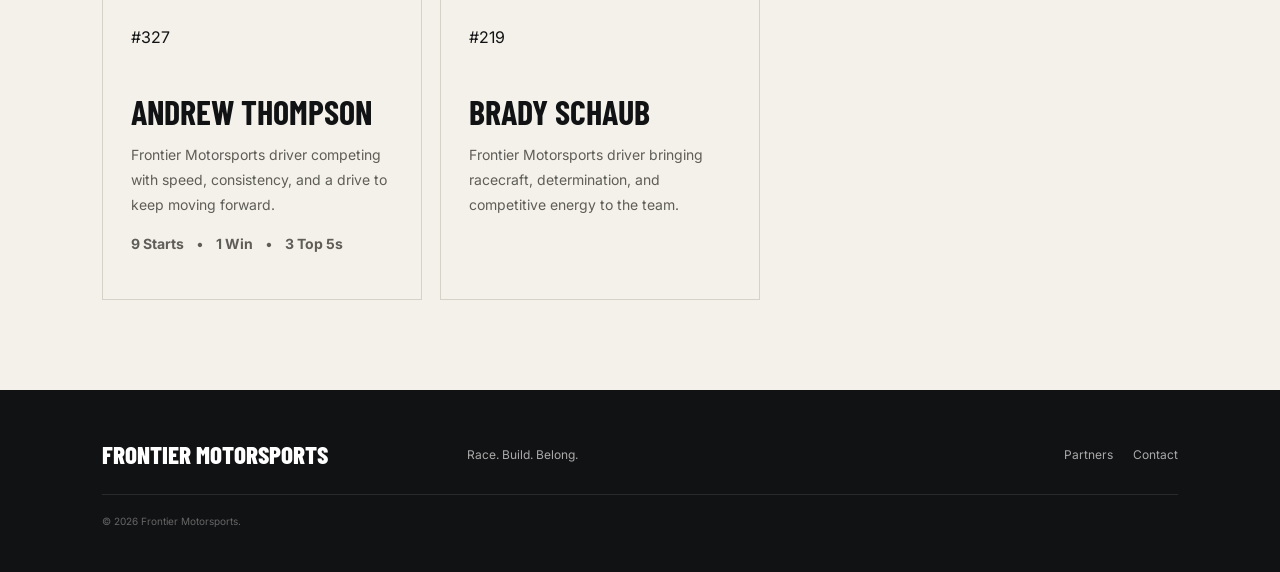
==== commit 8445d8ec: "Add Andrew Thompson racing statistics" ====
--- a/pages/about.html
+++ b/pages/about.html
@@ -1 +1 @@
-<!doctype html><html lang="en"><head><meta charset="utf-8"><meta name="viewport" content="width=device-width,initial-scale=1"><title>About | Frontier Motorsports</title><link rel="stylesheet" href="../assets/style.css"></head><body><header class="nav"><a class="brand" href="../index.html"><span class="brand-mark">F</span><span>FRONTIER<small>MOTORSPORTS</small></span></a><button class="menu">☰</button><nav><a href="road-karting.html">Road Karting</a><a href="oval-karting.html">Oval Karting</a><a href="partners.html">Partners</a><a href="about.html">About</a><a href="events.html">Events</a><a class="nav-cta" href="contact.html">Join the Team</a></nav></header><section class="inner-hero"><p class="eyebrow">OUR STORY</p><h1>Made for<br><em>the next lap.</em></h1></section><section class="content"><h2>Why Frontier?</h2><p><strong>Based in Mooresville, North Carolina</strong> and founded in <strong>2023</strong>, Frontier Motorsports exists to make grassroots racing more accessible, more competitive, and more connected. We believe a race team should be more than a logo on a kart—it should be a place where drivers develop, families belong, and partners see real value.</p><div class="cards"><div class="card"><span>01</span><h3>Compete</h3><p>Take racing seriously while keeping the experience fun and sustainable.</p></div><div class="card"><span>02</span><h3>Learn</h3><p>Build skills that compound from one session, race, and season to the next.</p></div><div class="card"><span>03</span><h3>Grow</h3><p>Create opportunities for drivers, partners, and the broader racing community.</p></div></div><h2>Our Drivers</h2><div class="cards"><div class="card"><span>#327</span><h3>Andrew Thompson</h3><p>Frontier Motorsports driver competing with speed, consistency, and a drive to keep moving forward.</p></div><div class="card"><span>#219</span><h3>Brady Schaub</h3><p>Frontier Motorsports driver bringing racecraft, determination, and competitive energy to the team.</p></div></div></section><footer><div class="footer-brand">FRONTIER MOTORSPORTS</div><p>Race. Build. Belong.</p><div><a href="partners.html">Partners</a><a href="contact.html">Contact</a></div><small>© 2026 Frontier Motorsports.</small></footer><script src="../assets/site.js"></script></body></html>+<!doctype html><html lang="en"><head><meta charset="utf-8"><meta name="viewport" content="width=device-width,initial-scale=1"><title>About | Frontier Motorsports</title><link rel="stylesheet" href="../assets/style.css"></head><body><header class="nav"><a class="brand" href="../index.html"><span class="brand-mark">F</span><span>FRONTIER<small>MOTORSPORTS</small></span></a><button class="menu">☰</button><nav><a href="road-karting.html">Road Karting</a><a href="oval-karting.html">Oval Karting</a><a href="partners.html">Partners</a><a href="about.html">About</a><a href="events.html">Events</a><a class="nav-cta" href="contact.html">Join the Team</a></nav></header><section class="inner-hero"><p class="eyebrow">OUR STORY</p><h1>Made for<br><em>the next lap.</em></h1></section><section class="content"><h2>Why Frontier?</h2><p><strong>Based in Mooresville, North Carolina</strong> and founded in <strong>2023</strong>, Frontier Motorsports exists to make grassroots racing more accessible, more competitive, and more connected. We believe a race team should be more than a logo on a kart—it should be a place where drivers develop, families belong, and partners see real value.</p><div class="cards"><div class="card"><span>01</span><h3>Compete</h3><p>Take racing seriously while keeping the experience fun and sustainable.</p></div><div class="card"><span>02</span><h3>Learn</h3><p>Build skills that compound from one session, race, and season to the next.</p></div><div class="card"><span>03</span><h3>Grow</h3><p>Create opportunities for drivers, partners, and the broader racing community.</p></div></div><h2>Our Drivers</h2><div class="cards"><div class="card"><span>#327</span><h3>Andrew Thompson</h3><p>Frontier Motorsports driver competing with speed, consistency, and a drive to keep moving forward.</p><p><strong>9 Starts</strong> &nbsp; • &nbsp; <strong>1 Win</strong> &nbsp; • &nbsp; <strong>3 Top 5s</strong></p></div><div class="card"><span>#219</span><h3>Brady Schaub</h3><p>Frontier Motorsports driver bringing racecraft, determination, and competitive energy to the team.</p></div></div></section><footer><div class="footer-brand">FRONTIER MOTORSPORTS</div><p>Race. Build. Belong.</p><div><a href="partners.html">Partners</a><a href="contact.html">Contact</a></div><small>© 2026 Frontier Motorsports.</small></footer><script src="../assets/site.js"></script></body></html>
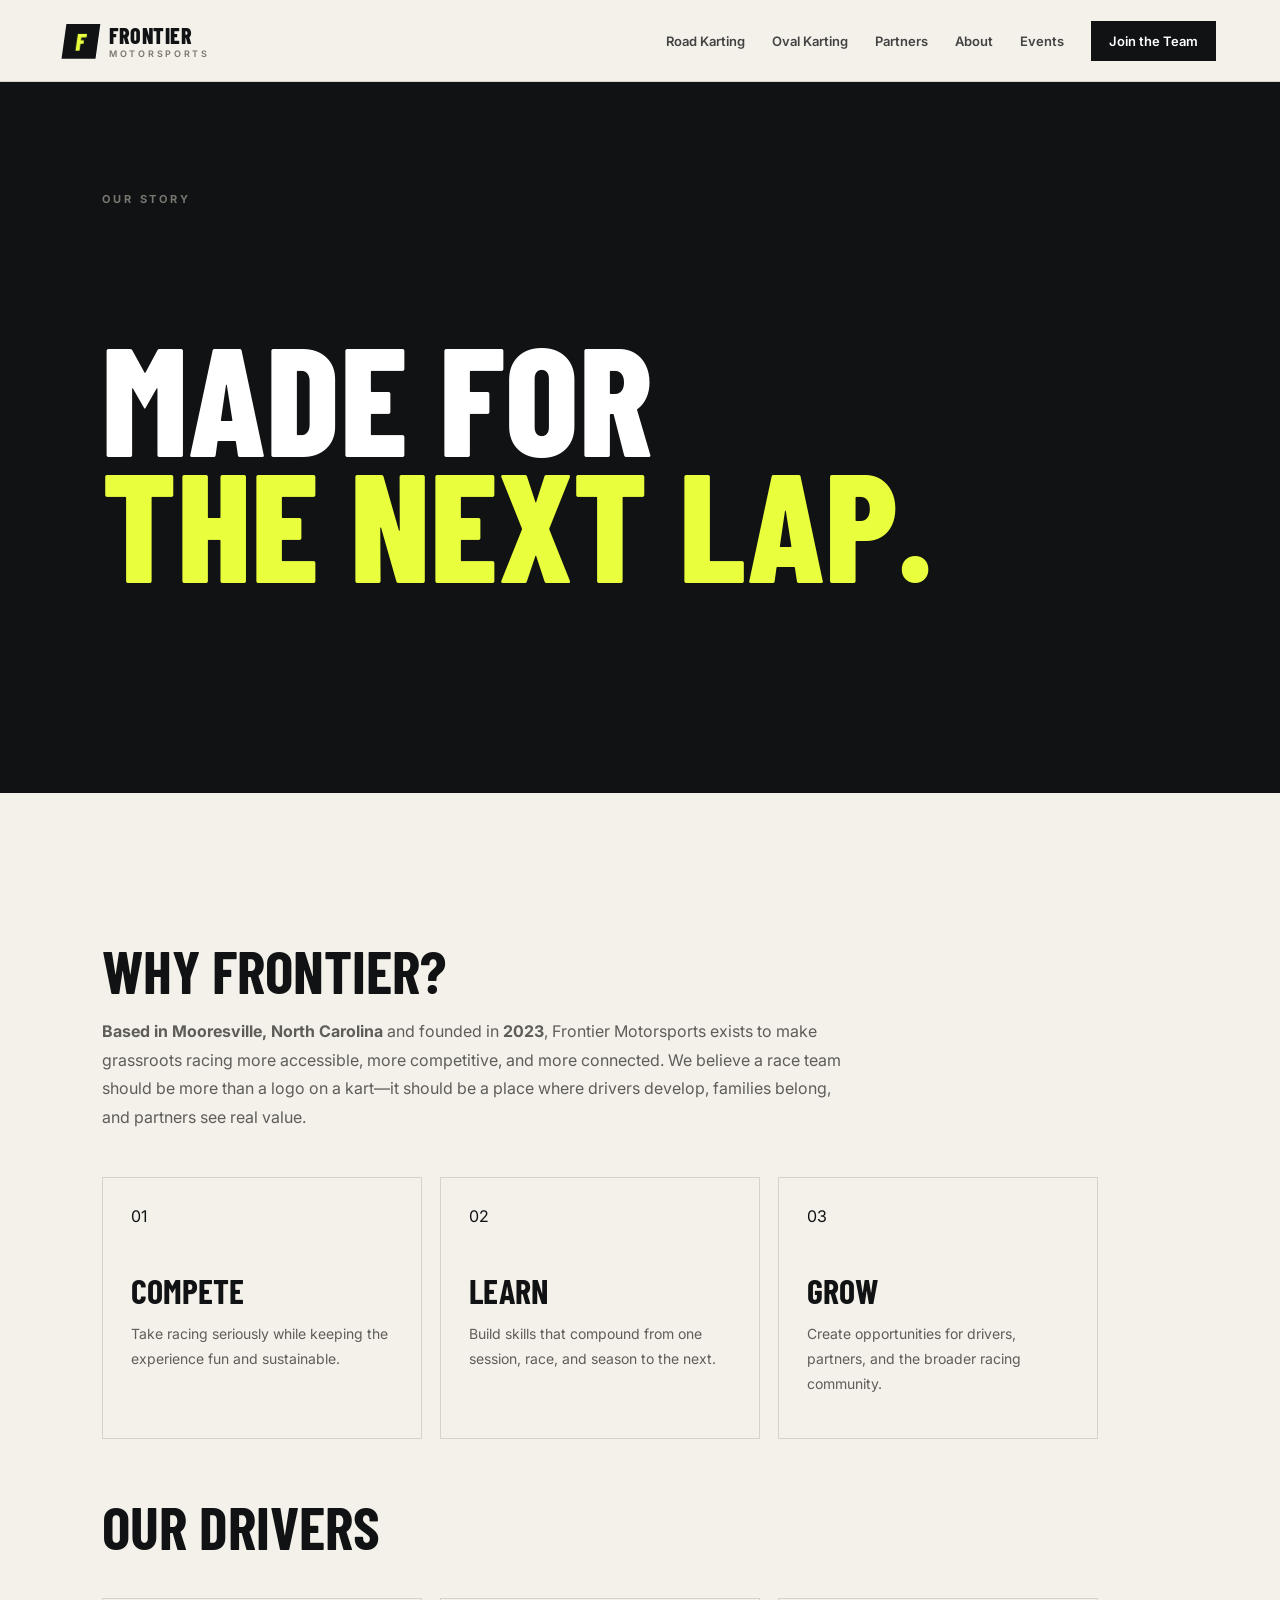
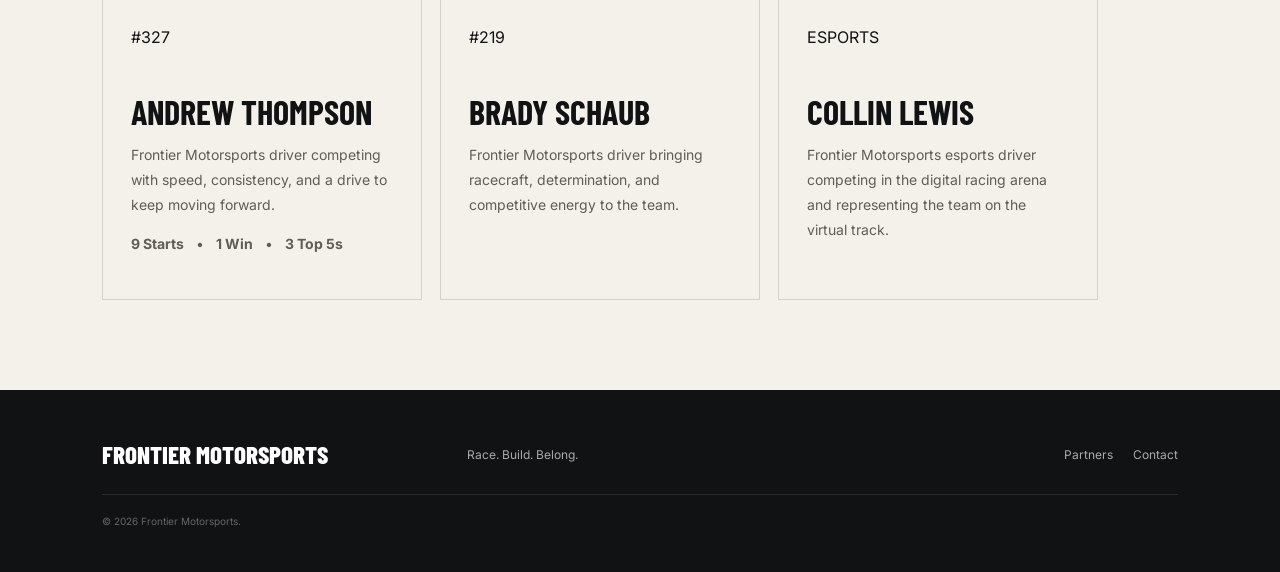
==== commit 8f60db4e: "Add Collin Lewis as esports driver" ====
--- a/pages/about.html
+++ b/pages/about.html
@@ -1 +1 @@
-<!doctype html><html lang="en"><head><meta charset="utf-8"><meta name="viewport" content="width=device-width,initial-scale=1"><title>About | Frontier Motorsports</title><link rel="stylesheet" href="../assets/style.css"></head><body><header class="nav"><a class="brand" href="../index.html"><span class="brand-mark">F</span><span>FRONTIER<small>MOTORSPORTS</small></span></a><button class="menu">☰</button><nav><a href="road-karting.html">Road Karting</a><a href="oval-karting.html">Oval Karting</a><a href="partners.html">Partners</a><a href="about.html">About</a><a href="events.html">Events</a><a class="nav-cta" href="contact.html">Join the Team</a></nav></header><section class="inner-hero"><p class="eyebrow">OUR STORY</p><h1>Made for<br><em>the next lap.</em></h1></section><section class="content"><h2>Why Frontier?</h2><p><strong>Based in Mooresville, North Carolina</strong> and founded in <strong>2023</strong>, Frontier Motorsports exists to make grassroots racing more accessible, more competitive, and more connected. We believe a race team should be more than a logo on a kart—it should be a place where drivers develop, families belong, and partners see real value.</p><div class="cards"><div class="card"><span>01</span><h3>Compete</h3><p>Take racing seriously while keeping the experience fun and sustainable.</p></div><div class="card"><span>02</span><h3>Learn</h3><p>Build skills that compound from one session, race, and season to the next.</p></div><div class="card"><span>03</span><h3>Grow</h3><p>Create opportunities for drivers, partners, and the broader racing community.</p></div></div><h2>Our Drivers</h2><div class="cards"><div class="card"><span>#327</span><h3>Andrew Thompson</h3><p>Frontier Motorsports driver competing with speed, consistency, and a drive to keep moving forward.</p><p><strong>9 Starts</strong> &nbsp; • &nbsp; <strong>1 Win</strong> &nbsp; • &nbsp; <strong>3 Top 5s</strong></p></div><div class="card"><span>#219</span><h3>Brady Schaub</h3><p>Frontier Motorsports driver bringing racecraft, determination, and competitive energy to the team.</p></div></div></section><footer><div class="footer-brand">FRONTIER MOTORSPORTS</div><p>Race. Build. Belong.</p><div><a href="partners.html">Partners</a><a href="contact.html">Contact</a></div><small>© 2026 Frontier Motorsports.</small></footer><script src="../assets/site.js"></script></body></html>+<!doctype html><html lang="en"><head><meta charset="utf-8"><meta name="viewport" content="width=device-width,initial-scale=1"><title>About | Frontier Motorsports</title><link rel="stylesheet" href="../assets/style.css"></head><body><header class="nav"><a class="brand" href="../index.html"><span class="brand-mark">F</span><span>FRONTIER<small>MOTORSPORTS</small></span></a><button class="menu">☰</button><nav><a href="road-karting.html">Road Karting</a><a href="oval-karting.html">Oval Karting</a><a href="partners.html">Partners</a><a href="about.html">About</a><a href="events.html">Events</a><a class="nav-cta" href="contact.html">Join the Team</a></nav></header><section class="inner-hero"><p class="eyebrow">OUR STORY</p><h1>Made for<br><em>the next lap.</em></h1></section><section class="content"><h2>Why Frontier?</h2><p><strong>Based in Mooresville, North Carolina</strong> and founded in <strong>2023</strong>, Frontier Motorsports exists to make grassroots racing more accessible, more competitive, and more connected. We believe a race team should be more than a logo on a kart—it should be a place where drivers develop, families belong, and partners see real value.</p><div class="cards"><div class="card"><span>01</span><h3>Compete</h3><p>Take racing seriously while keeping the experience fun and sustainable.</p></div><div class="card"><span>02</span><h3>Learn</h3><p>Build skills that compound from one session, race, and season to the next.</p></div><div class="card"><span>03</span><h3>Grow</h3><p>Create opportunities for drivers, partners, and the broader racing community.</p></div></div><h2>Our Drivers</h2><div class="cards"><div class="card"><span>#327</span><h3>Andrew Thompson</h3><p>Frontier Motorsports driver competing with speed, consistency, and a drive to keep moving forward.</p><p><strong>9 Starts</strong> &nbsp; • &nbsp; <strong>1 Win</strong> &nbsp; • &nbsp; <strong>3 Top 5s</strong></p></div><div class="card"><span>#219</span><h3>Brady Schaub</h3><p>Frontier Motorsports driver bringing racecraft, determination, and competitive energy to the team.</p></div><div class="card"><span>ESPORTS</span><h3>Collin Lewis</h3><p>Frontier Motorsports esports driver competing in the digital racing arena and representing the team on the virtual track.</p></div></div></section><footer><div class="footer-brand">FRONTIER MOTORSPORTS</div><p>Race. Build. Belong.</p><div><a href="partners.html">Partners</a><a href="contact.html">Contact</a></div><small>© 2026 Frontier Motorsports.</small></footer><script src="../assets/site.js"></script></body></html>
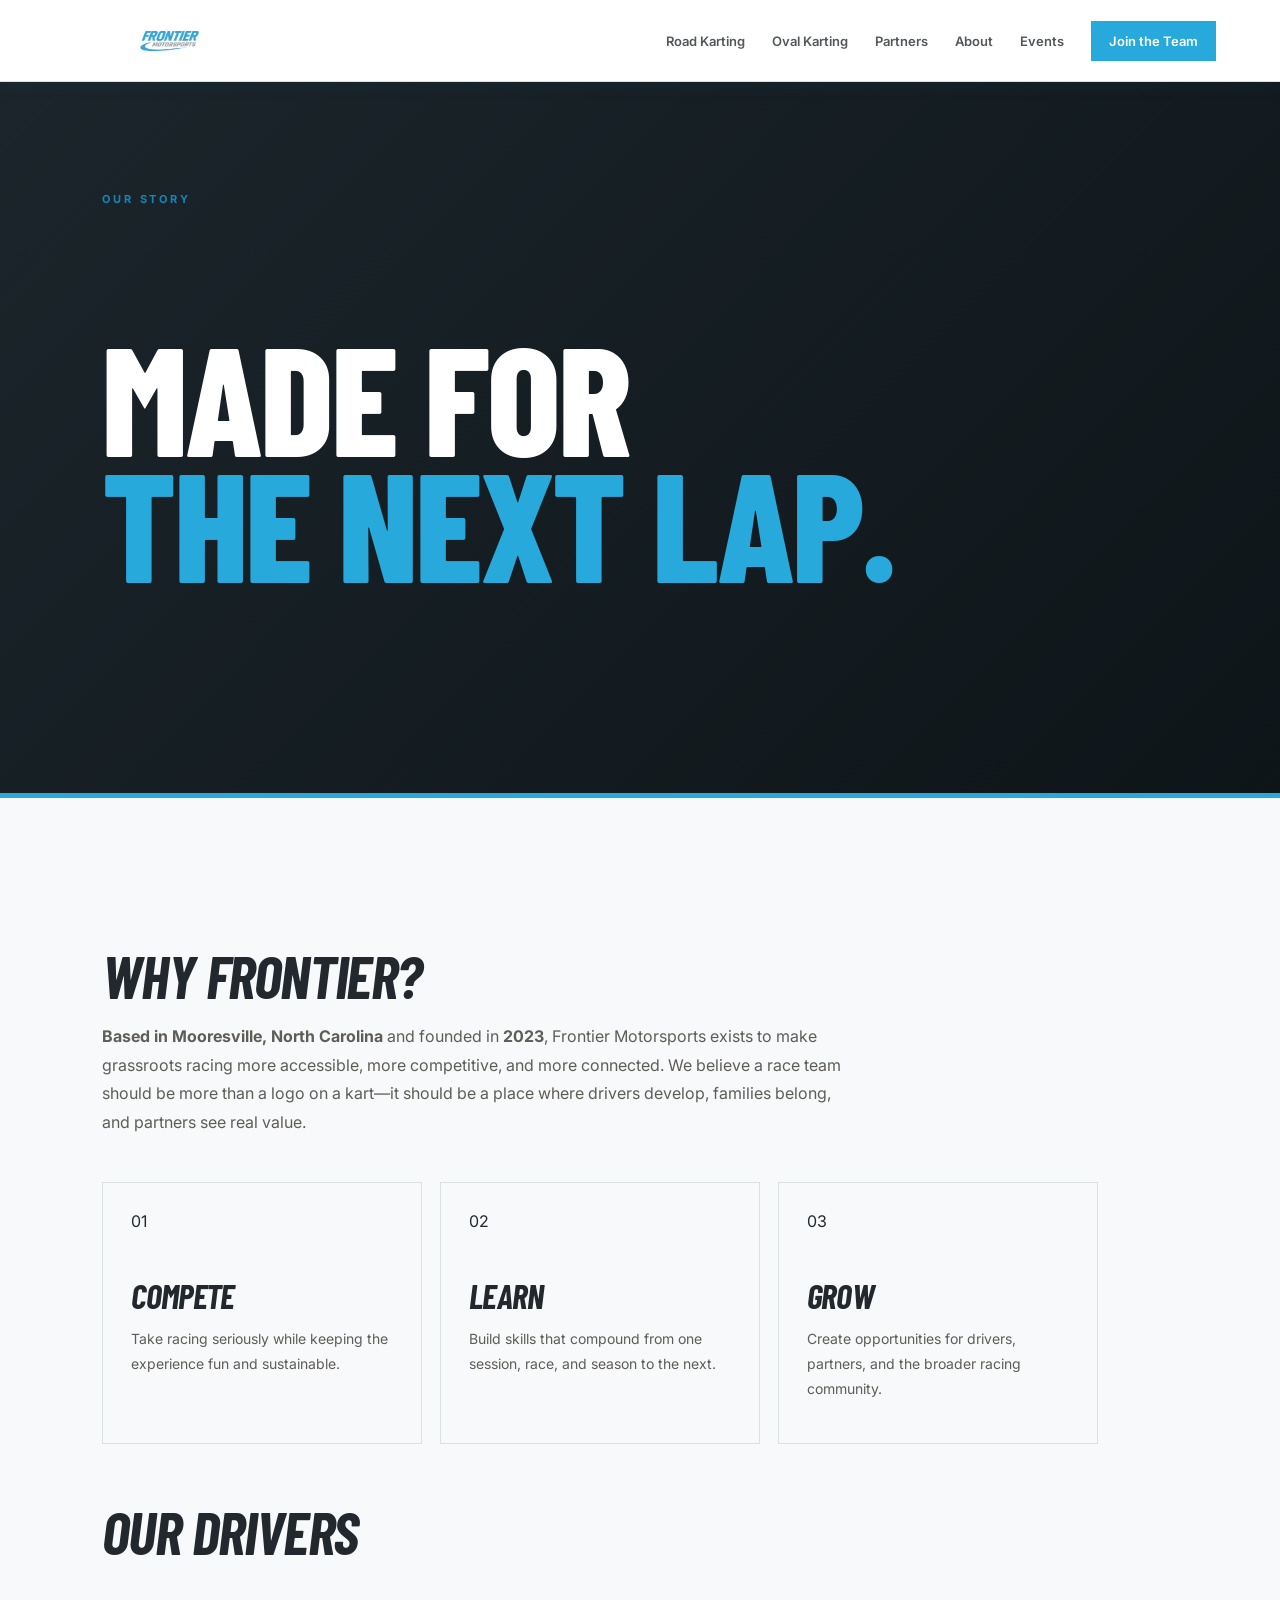
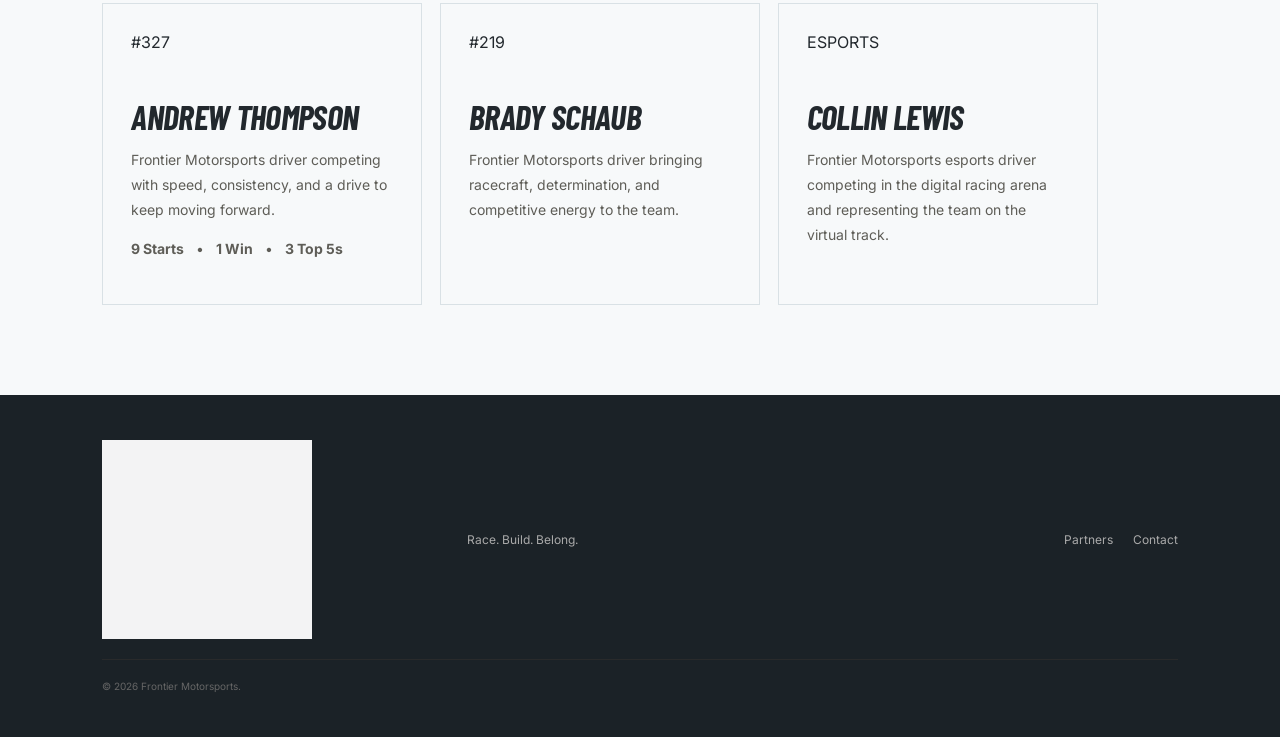
==== commit 8af59931: "Refresh site branding with Frontier Motorsports logo" ====
--- a/pages/about.html
+++ b/pages/about.html
@@ -1 +1 @@
-<!doctype html><html lang="en"><head><meta charset="utf-8"><meta name="viewport" content="width=device-width,initial-scale=1"><title>About | Frontier Motorsports</title><link rel="stylesheet" href="../assets/style.css"></head><body><header class="nav"><a class="brand" href="../index.html"><span class="brand-mark">F</span><span>FRONTIER<small>MOTORSPORTS</small></span></a><button class="menu">☰</button><nav><a href="road-karting.html">Road Karting</a><a href="oval-karting.html">Oval Karting</a><a href="partners.html">Partners</a><a href="about.html">About</a><a href="events.html">Events</a><a class="nav-cta" href="contact.html">Join the Team</a></nav></header><section class="inner-hero"><p class="eyebrow">OUR STORY</p><h1>Made for<br><em>the next lap.</em></h1></section><section class="content"><h2>Why Frontier?</h2><p><strong>Based in Mooresville, North Carolina</strong> and founded in <strong>2023</strong>, Frontier Motorsports exists to make grassroots racing more accessible, more competitive, and more connected. We believe a race team should be more than a logo on a kart—it should be a place where drivers develop, families belong, and partners see real value.</p><div class="cards"><div class="card"><span>01</span><h3>Compete</h3><p>Take racing seriously while keeping the experience fun and sustainable.</p></div><div class="card"><span>02</span><h3>Learn</h3><p>Build skills that compound from one session, race, and season to the next.</p></div><div class="card"><span>03</span><h3>Grow</h3><p>Create opportunities for drivers, partners, and the broader racing community.</p></div></div><h2>Our Drivers</h2><div class="cards"><div class="card"><span>#327</span><h3>Andrew Thompson</h3><p>Frontier Motorsports driver competing with speed, consistency, and a drive to keep moving forward.</p><p><strong>9 Starts</strong> &nbsp; • &nbsp; <strong>1 Win</strong> &nbsp; • &nbsp; <strong>3 Top 5s</strong></p></div><div class="card"><span>#219</span><h3>Brady Schaub</h3><p>Frontier Motorsports driver bringing racecraft, determination, and competitive energy to the team.</p></div><div class="card"><span>ESPORTS</span><h3>Collin Lewis</h3><p>Frontier Motorsports esports driver competing in the digital racing arena and representing the team on the virtual track.</p></div></div></section><footer><div class="footer-brand">FRONTIER MOTORSPORTS</div><p>Race. Build. Belong.</p><div><a href="partners.html">Partners</a><a href="contact.html">Contact</a></div><small>© 2026 Frontier Motorsports.</small></footer><script src="../assets/site.js"></script></body></html>+<!doctype html><html lang="en"><head><meta charset="utf-8"><meta name="viewport" content="width=device-width,initial-scale=1"><title>About | Frontier Motorsports</title><link rel="stylesheet" href="../assets/style.css"></head><body><header class="nav"><a class="brand" href="../index.html"><img class="brand-logo" src="../assets/frontier-logo.webp" alt="Frontier Motorsports"></a><button class="menu">☰</button><nav><a href="road-karting.html">Road Karting</a><a href="oval-karting.html">Oval Karting</a><a href="partners.html">Partners</a><a href="about.html">About</a><a href="events.html">Events</a><a class="nav-cta" href="contact.html">Join the Team</a></nav></header><section class="inner-hero"><p class="eyebrow">OUR STORY</p><h1>Made for<br><em>the next lap.</em></h1></section><section class="content"><h2>Why Frontier?</h2><p><strong>Based in Mooresville, North Carolina</strong> and founded in <strong>2023</strong>, Frontier Motorsports exists to make grassroots racing more accessible, more competitive, and more connected. We believe a race team should be more than a logo on a kart—it should be a place where drivers develop, families belong, and partners see real value.</p><div class="cards"><div class="card"><span>01</span><h3>Compete</h3><p>Take racing seriously while keeping the experience fun and sustainable.</p></div><div class="card"><span>02</span><h3>Learn</h3><p>Build skills that compound from one session, race, and season to the next.</p></div><div class="card"><span>03</span><h3>Grow</h3><p>Create opportunities for drivers, partners, and the broader racing community.</p></div></div><h2>Our Drivers</h2><div class="cards"><div class="card"><span>#327</span><h3>Andrew Thompson</h3><p>Frontier Motorsports driver competing with speed, consistency, and a drive to keep moving forward.</p><p><strong>9 Starts</strong> &nbsp; • &nbsp; <strong>1 Win</strong> &nbsp; • &nbsp; <strong>3 Top 5s</strong></p></div><div class="card"><span>#219</span><h3>Brady Schaub</h3><p>Frontier Motorsports driver bringing racecraft, determination, and competitive energy to the team.</p></div><div class="card"><span>ESPORTS</span><h3>Collin Lewis</h3><p>Frontier Motorsports esports driver competing in the digital racing arena and representing the team on the virtual track.</p></div></div></section><footer><div class="footer-brand"><img class="footer-logo" src="../assets/frontier-logo.webp" alt="Frontier Motorsports"></div><p>Race. Build. Belong.</p><div><a href="partners.html">Partners</a><a href="contact.html">Contact</a></div><small>© 2026 Frontier Motorsports.</small></footer><script src="../assets/site.js"></script></body></html>
--- a/assets/style.css
+++ b/assets/style.css
@@ -1,2 +1,4 @@
-@import url('https://fonts.googleapis.com/css2?family=Barlow+Condensed:wght@500;600;700;800&family=Inter:wght@400;500;600;700&display=swap');
-:root{--ink:#111214;--paper:#f4f1ea;--muted:#77766f;--line:#d7d2c8;--accent:#e9ff3d;--white:#fff}*{box-sizing:border-box}html{scroll-behavior:smooth}body{margin:0;background:var(--paper);color:var(--ink);font-family:Inter,Arial,sans-serif}a{color:inherit;text-decoration:none}.nav{height:82px;display:flex;align-items:center;justify-content:space-between;padding:0 5vw;border-bottom:1px solid var(--line);background:rgba(244,241,234,.96);position:sticky;top:0;z-index:10}.brand{display:flex;align-items:center;gap:11px;font-family:'Barlow Condensed';font-weight:800;font-size:22px;letter-spacing:.5px}.brand small{display:block;font:600 9px Inter;letter-spacing:2.7px;color:var(--muted)}.brand-mark{display:grid;place-items:center;width:34px;height:34px;background:var(--ink);color:var(--accent);font-size:24px;transform:skew(-8deg)}nav{display:flex;gap:27px;align-items:center;font-size:13px;font-weight:600}nav a{opacity:.78}nav a:hover{opacity:1}.nav-cta{background:var(--ink);color:var(--white);padding:12px 18px;opacity:1}.menu{display:none;border:0;background:none;font-size:22px}.hero{min-height:calc(100vh - 82px);padding:8vw 8vw 7vw;position:relative;overflow:hidden;display:flex;align-items:center;background:#151618;color:#fff}.hero-grid{position:absolute;inset:0;opacity:.22;background:linear-gradient(120deg,transparent 0 48%,#555 48.2% 48.5%,transparent 48.7%),repeating-linear-gradient(135deg,transparent 0 80px,#303134 81px 82px)}.hero:after{content:'';position:absolute;width:52vw;height:52vw;border:1px solid #444;border-radius:50%;right:-18vw;bottom:-24vw;box-shadow:0 0 0 80px rgba(255,255,255,.015),0 0 0 160px rgba(255,255,255,.012)}.hero-copy{position:relative;z-index:2;max-width:800px}.eyebrow{font-size:11px;font-weight:700;letter-spacing:2.8px;color:var(--muted);margin:0 0 20px}.hero .eyebrow{color:#bcbcb7}.hero h1,h2,h3{font-family:'Barlow Condensed',sans-serif;text-transform:uppercase;margin:0;line-height:.9}.hero h1{font-size:clamp(72px,12vw,170px);letter-spacing:-3px}.hero h1 em,h2 em{font-style:normal;color:var(--accent)}.lede{max-width:590px;color:#c6c6c2;font-size:17px;line-height:1.65;margin:30px 0}.actions{display:flex;gap:12px;flex-wrap:wrap}.btn{display:inline-flex;align-items:center;gap:20px;padding:15px 20px;font-size:12px;font-weight:700;text-transform:uppercase;letter-spacing:1px}.btn-primary{background:var(--accent);color:var(--ink)}.btn-ghost{border:1px solid #555;color:#fff}.btn-light{background:#fff;color:#111}.hero-stat{position:absolute;right:8vw;bottom:8vw;z-index:2;display:flex;flex-direction:column}.hero-stat strong{font:800 80px 'Barlow Condensed';line-height:.8}.hero-stat span{font-size:10px;text-transform:uppercase;letter-spacing:2px;color:#aaa;margin-top:10px}.section{padding:110px 8vw}.intro{display:grid;grid-template-columns:1fr 1fr;gap:8vw;align-items:end}.intro h2,.cta h2{font-size:clamp(60px,8vw,120px)}.section-lede{font-size:20px;line-height:1.65;color:#5d5c56;max-width:590px}.discipline-grid{padding-top:0;display:grid;grid-template-columns:1fr 1fr;gap:18px}.discipline{min-height:540px;padding:40px;display:flex;justify-content:space-between;align-items:flex-end;position:relative;overflow:hidden;color:#fff}.discipline:before{content:'';position:absolute;inset:0;background:linear-gradient(150deg,#232426,#0e0f10)}.discipline:after{content:'';position:absolute;width:70%;height:140%;border:1px solid rgba(255,255,255,.18);border-radius:50%;right:-25%;top:-10%;transform:rotate(18deg)}.discipline.oval:before{background:linear-gradient(150deg,#30302f,#111)}.discipline.esports:before{background:linear-gradient(150deg,#25282c,#090a0c)}.discipline>div,.circle-arrow{position:relative;z-index:2}.number{font-size:11px;letter-spacing:2px;color:#bbb}.discipline h3{font-size:clamp(58px,7vw,105px);margin-top:120px}.discipline p{color:#c4c4bf}.circle-arrow{width:52px;height:52px;border:1px solid #777;border-radius:50%;display:grid;place-items:center;font-size:22px}.band{background:var(--ink);color:#fff;padding:90px 8vw;display:flex;align-items:center;justify-content:space-between;gap:50px}.band h2{font-size:clamp(54px,7vw,96px)}.band p:not(.eyebrow){color:#aaa;max-width:620px;line-height:1.6}.pillars{display:grid;grid-template-columns:repeat(3,1fr);gap:45px}.pillar{border-top:1px solid var(--line);padding-top:20px}.pillar span{font:700 13px 'Barlow Condensed';color:var(--muted)}.pillar h3{font-size:42px;margin:45px 0 12px}.pillar p{color:#66645e;line-height:1.6}.cta{text-align:center;border-top:1px solid var(--line)}.cta h2{margin-bottom:40px}footer{background:#111214;color:#aaa;padding:45px 8vw;display:grid;grid-template-columns:1fr 1fr 1fr;gap:20px;align-items:center;font-size:12px}footer .footer-brand{font:800 25px 'Barlow Condensed';color:#fff}footer div:nth-of-type(2){text-align:right}footer div:nth-of-type(2) a{margin-left:20px}footer small{grid-column:1/-1;color:#666;border-top:1px solid #292a2b;padding-top:20px}.inner-hero{padding:110px 8vw 80px;background:#111214;color:#fff}.inner-hero h1{font:800 clamp(70px,12vw,160px) 'Barlow Condensed';line-height:.82;text-transform:uppercase;max-width:1000px}.inner-hero h1 em{color:var(--accent);font-style:normal}.content{padding:90px 8vw;max-width:1200px}.content h2{font-size:60px;margin:60px 0 20px}.content p{line-height:1.8;color:#5e5d57;max-width:760px}.cards{display:grid;grid-template-columns:repeat(3,1fr);gap:18px;margin-top:45px}.card{border:1px solid var(--line);padding:28px;min-height:210px}.card h3{font-size:34px;margin:50px 0 12px}.card p{font-size:14px}.form{display:grid;gap:15px;max-width:700px}.form input,.form textarea,.form select{width:100%;border:1px solid var(--line);background:#fff;padding:16px;font:inherit}.form textarea{min-height:150px}.form button{border:0;cursor:pointer;justify-self:start}.notice{padding:18px;background:#e9ff3d;font-size:13px;margin:30px 0}.partner-level{border-top:1px solid var(--line);padding:30px 0;display:grid;grid-template-columns:1fr 2fr;gap:30px}.partner-level h3{font-size:42px}.partner-level p{margin:0}.schedule{border-top:1px solid var(--line)}.event{display:grid;grid-template-columns:130px 1fr 100px;gap:20px;padding:28px 0;border-bottom:1px solid var(--line);align-items:center}.event strong{font:800 28px 'Barlow Condensed'}.event h3{font-size:34px}.event span{font-size:11px;text-transform:uppercase;letter-spacing:1px;color:var(--muted)}@media(max-width:800px){.nav{height:70px;padding:0 5vw}nav{display:none}.menu{display:block}.hero{min-height:calc(100vh - 70px);padding:70px 6vw}.hero h1{font-size:72px;letter-spacing:-1px}.hero-stat{display:none}.section{padding:75px 6vw}.intro,.discipline-grid,.pillars,.cards{grid-template-columns:1fr}.discipline{min-height:400px}.discipline h3{margin-top:80px}.band{padding:70px 6vw;display:block}.band .btn{margin-top:25px}.partner-level{grid-template-columns:1fr}.event{grid-template-columns:80px 1fr}.event>span{display:none}footer{grid-template-columns:1fr}.section-lede{font-size:17px}footer div:nth-of-type(2){text-align:left}footer div:nth-of-type(2) a{margin:0 18px 0 0}}+@import url('https://fonts.googleapis.com/css2?family=Barlow+Condensed:ital,wght@0,600;0,700;0,800;1,700;1,800&family=Inter:wght@400;500;600;700&display=swap');
+:root{--ink:#22282d;--paper:#f7f9fa;--muted:#6f777d;--line:#d9e1e5;--accent:#27a9dc;--accent-dark:#1486b6;--silver:#7d858b;--white:#fff}*{box-sizing:border-box}html{scroll-behavior:smooth}body{margin:0;background:var(--paper);color:var(--ink);font-family:Inter,Arial,sans-serif}a{color:inherit;text-decoration:none}.nav{height:82px;display:flex;align-items:center;justify-content:space-between;padding:0 5vw;border-bottom:1px solid var(--line);background:rgba(255,255,255,.97);position:sticky;top:0;z-index:10}.brand{display:flex;align-items:center}.brand-logo{display:block;width:210px;max-height:62px;object-fit:contain}nav{display:flex;gap:27px;align-items:center;font-size:13px;font-weight:600}nav a{opacity:.78}nav a:hover{opacity:1}.nav-cta{background:var(--accent);color:var(--white);padding:12px 18px;opacity:1}.menu{display:none;border:0;background:none;font-size:22px}.hero{min-height:calc(100vh - 82px);padding:8vw 8vw 7vw;position:relative;overflow:hidden;display:flex;align-items:center;background:linear-gradient(135deg,#1c252b 0%,#222b31 55%,#0f1519 100%);color:#fff}.hero-grid{position:absolute;inset:0;opacity:.22;background:linear-gradient(120deg,transparent 0 48%,#555 48.2% 48.5%,transparent 48.7%),repeating-linear-gradient(135deg,transparent 0 80px,#303134 81px 82px)}.hero:after{content:'';position:absolute;width:52vw;height:52vw;border:1px solid #444;border-radius:50%;right:-18vw;bottom:-24vw;box-shadow:0 0 0 80px rgba(255,255,255,.015),0 0 0 160px rgba(255,255,255,.012)}.hero-copy{position:relative;z-index:2;max-width:800px}.eyebrow{font-size:11px;font-weight:700;letter-spacing:2.8px;color:var(--muted);margin:0 0 20px}.hero .eyebrow{color:#bcbcb7}.hero h1,h2,h3{font-family:'Barlow Condensed',sans-serif;text-transform:uppercase;margin:0;line-height:.9}.hero h1{font-size:clamp(72px,12vw,170px);letter-spacing:-3px;font-style:italic;font-weight:800}.hero h1 em,h2 em{font-style:normal;color:var(--accent)}.lede{max-width:590px;color:#c6c6c2;font-size:17px;line-height:1.65;margin:30px 0}.actions{display:flex;gap:12px;flex-wrap:wrap}.btn{display:inline-flex;align-items:center;gap:20px;padding:15px 20px;font-size:12px;font-weight:700;text-transform:uppercase;letter-spacing:1px}.btn-primary{background:var(--accent);color:#fff}.btn-ghost{border:1px solid #555;color:#fff}.btn-light{background:#fff;color:#111}.hero-stat{position:absolute;right:8vw;bottom:8vw;z-index:2;display:flex;flex-direction:column}.hero-stat strong{font:800 80px 'Barlow Condensed';line-height:.8}.hero-stat span{font-size:10px;text-transform:uppercase;letter-spacing:2px;color:#aaa;margin-top:10px}.section{padding:110px 8vw}.intro{display:grid;grid-template-columns:1fr 1fr;gap:8vw;align-items:end}.intro h2,.cta h2{font-size:clamp(60px,8vw,120px)}.section-lede{font-size:20px;line-height:1.65;color:#5d5c56;max-width:590px}.discipline-grid{padding-top:0;display:grid;grid-template-columns:1fr 1fr;gap:18px}.discipline{min-height:540px;padding:40px;display:flex;justify-content:space-between;align-items:flex-end;position:relative;overflow:hidden;color:#fff}.discipline:before{content:'';position:absolute;inset:0;background:linear-gradient(150deg,#26343d,#11191e)}.discipline:after{content:'';position:absolute;width:70%;height:140%;border:1px solid rgba(255,255,255,.18);border-radius:50%;right:-25%;top:-10%;transform:rotate(18deg)}.discipline.oval:before{background:linear-gradient(150deg,#53616a,#182126)}.discipline.esports:before{background:linear-gradient(150deg,#1f5870,#10181d)}.discipline>div,.circle-arrow{position:relative;z-index:2}.number{font-size:11px;letter-spacing:2px;color:#bbb}.discipline h3{font-size:clamp(58px,7vw,105px);margin-top:120px}.discipline p{color:#c4c4bf}.circle-arrow{width:52px;height:52px;border:1px solid #777;border-radius:50%;display:grid;place-items:center;font-size:22px}.band{background:linear-gradient(110deg,var(--accent-dark),#1c252b);color:#fff;padding:90px 8vw;display:flex;align-items:center;justify-content:space-between;gap:50px}.band h2{font-size:clamp(54px,7vw,96px)}.band p:not(.eyebrow){color:#aaa;max-width:620px;line-height:1.6}.pillars{display:grid;grid-template-columns:repeat(3,1fr);gap:45px}.pillar{border-top:1px solid var(--line);padding-top:20px}.pillar span{font:700 13px 'Barlow Condensed';color:var(--muted)}.pillar h3{font-size:42px;margin:45px 0 12px}.pillar p{color:#66645e;line-height:1.6}.cta{text-align:center;border-top:1px solid var(--line)}.cta h2{margin-bottom:40px}footer{background:#111214;color:#aaa;padding:45px 8vw;display:grid;grid-template-columns:1fr 1fr 1fr;gap:20px;align-items:center;font-size:12px}footer .footer-brand{font:800 25px 'Barlow Condensed';color:#fff}footer div:nth-of-type(2){text-align:right}footer div:nth-of-type(2) a{margin-left:20px}footer small{grid-column:1/-1;color:#666;border-top:1px solid #292a2b;padding-top:20px}.inner-hero{padding:110px 8vw 80px;background:#111214;color:#fff}.inner-hero h1{font:800 clamp(70px,12vw,160px) 'Barlow Condensed';line-height:.82;text-transform:uppercase;max-width:1000px}.inner-hero h1 em{color:var(--accent);font-style:normal}.content{padding:90px 8vw;max-width:1200px}.content h2{font-size:60px;margin:60px 0 20px}.content p{line-height:1.8;color:#5e5d57;max-width:760px}.cards{display:grid;grid-template-columns:repeat(3,1fr);gap:18px;margin-top:45px}.card{border:1px solid var(--line);padding:28px;min-height:210px}.card h3{font-size:34px;margin:50px 0 12px}.card p{font-size:14px}.form{display:grid;gap:15px;max-width:700px}.form input,.form textarea,.form select{width:100%;border:1px solid var(--line);background:#fff;padding:16px;font:inherit}.form textarea{min-height:150px}.form button{border:0;cursor:pointer;justify-self:start}.notice{padding:18px;background:#dff4fc;font-size:13px;margin:30px 0}.partner-level{border-top:1px solid var(--line);padding:30px 0;display:grid;grid-template-columns:1fr 2fr;gap:30px}.partner-level h3{font-size:42px}.partner-level p{margin:0}.schedule{border-top:1px solid var(--line)}.event{display:grid;grid-template-columns:130px 1fr 100px;gap:20px;padding:28px 0;border-bottom:1px solid var(--line);align-items:center}.event strong{font:800 28px 'Barlow Condensed'}.event h3{font-size:34px}.event span{font-size:11px;text-transform:uppercase;letter-spacing:1px;color:var(--muted)}@media(max-width:800px){.nav{height:70px;padding:0 5vw}nav{display:none}.menu{display:block}.hero{min-height:calc(100vh - 70px);padding:70px 6vw}.hero h1{font-size:72px;letter-spacing:-1px}.hero-stat{display:none}.section{padding:75px 6vw}.intro,.discipline-grid,.pillars,.cards{grid-template-columns:1fr}.discipline{min-height:400px}.discipline h3{margin-top:80px}.band{padding:70px 6vw;display:block}.band .btn{margin-top:25px}.partner-level{grid-template-columns:1fr}.event{grid-template-columns:80px 1fr}.event>span{display:none}footer{grid-template-columns:1fr}.section-lede{font-size:17px}footer div:nth-of-type(2){text-align:left}footer div:nth-of-type(2) a{margin:0 18px 0 0}}
+/* Frontier Motorsports brand refresh */
+h1,h2,h3,.footer-brand{font-style:italic;letter-spacing:-.02em}.eyebrow{color:var(--accent-dark)}.hero .eyebrow{color:#8fd8f3}.hero h1 em,h2 em,.inner-hero h1 em{color:var(--accent)}.inner-hero{background:linear-gradient(135deg,#1b252b,#0e1519);border-bottom:5px solid var(--accent)}.circle-arrow{border-color:var(--accent);color:var(--accent)}.footer-logo{display:block;width:210px;max-width:100%;filter:brightness(0) invert(1);opacity:.95}footer{background:#1b2227}.nav{box-shadow:0 2px 18px rgba(20,134,182,.08)}@media(max-width:800px){.brand-logo{width:165px;max-height:54px}}
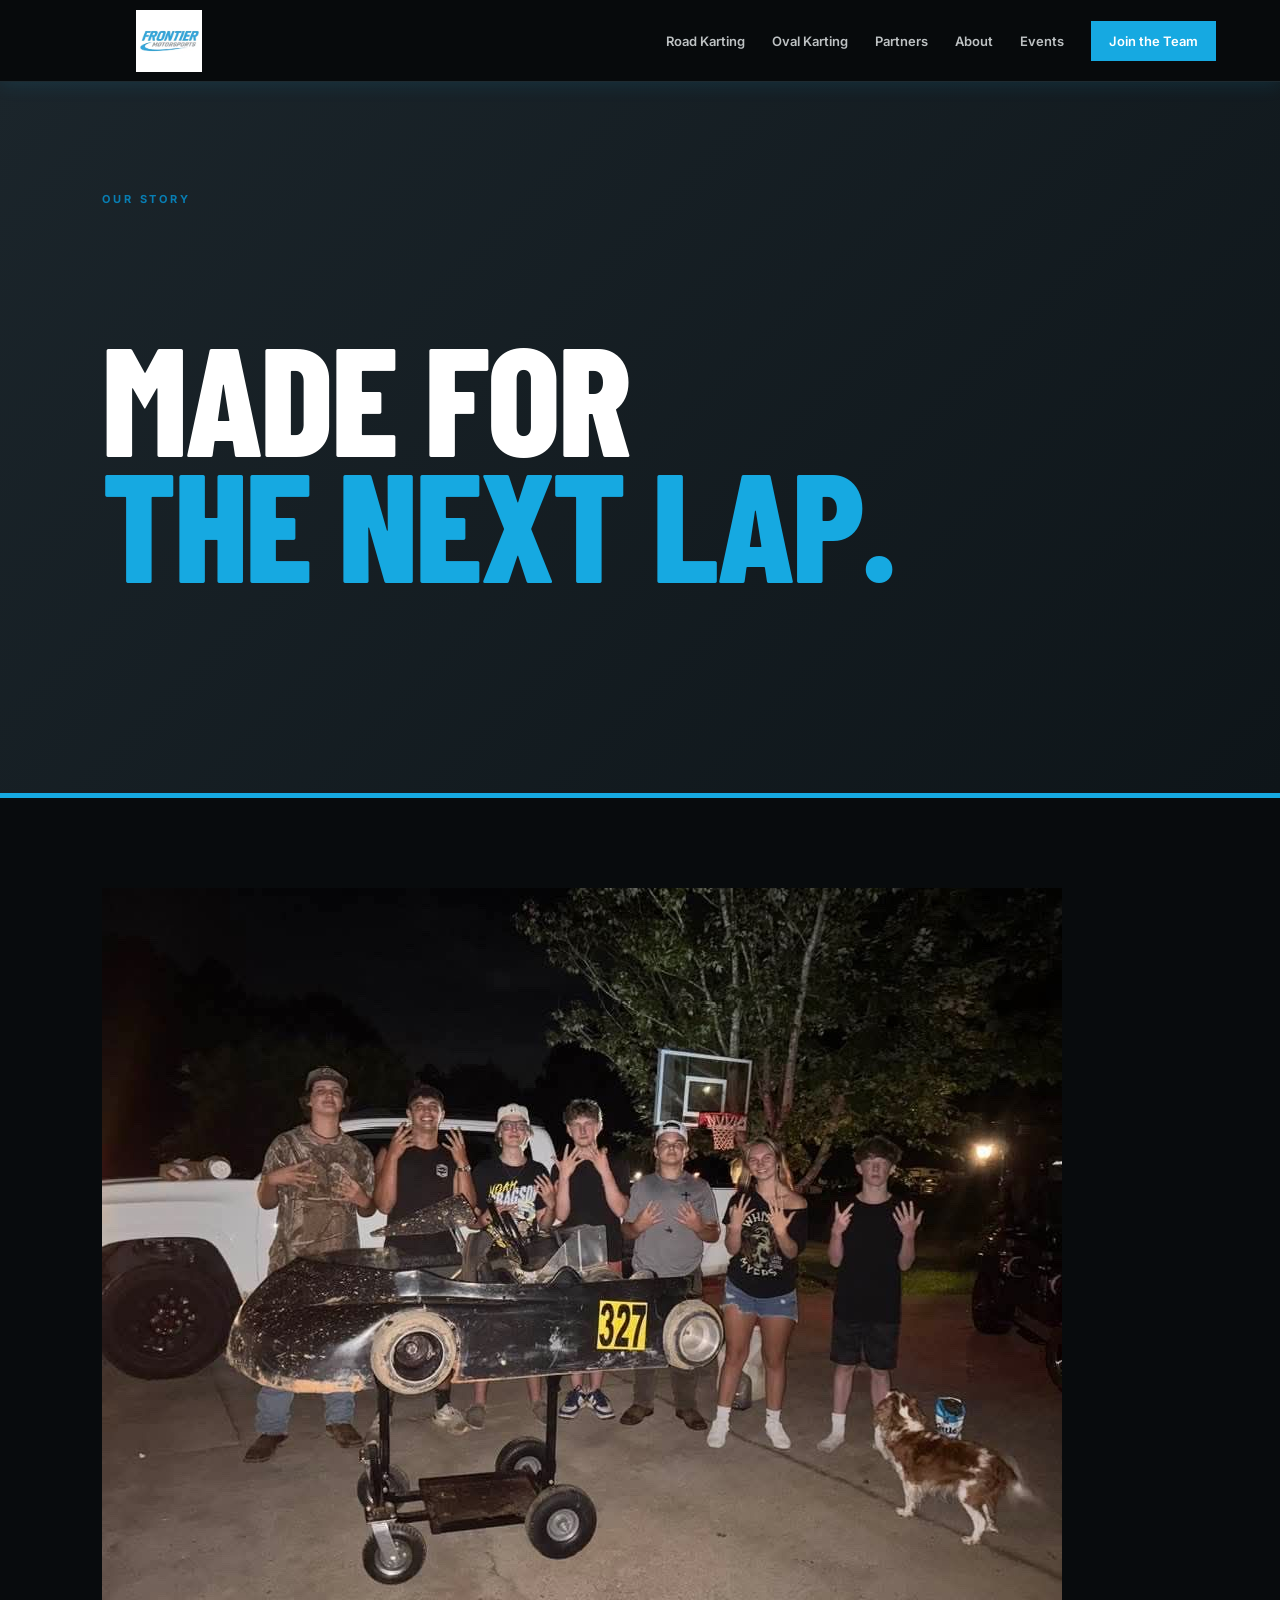
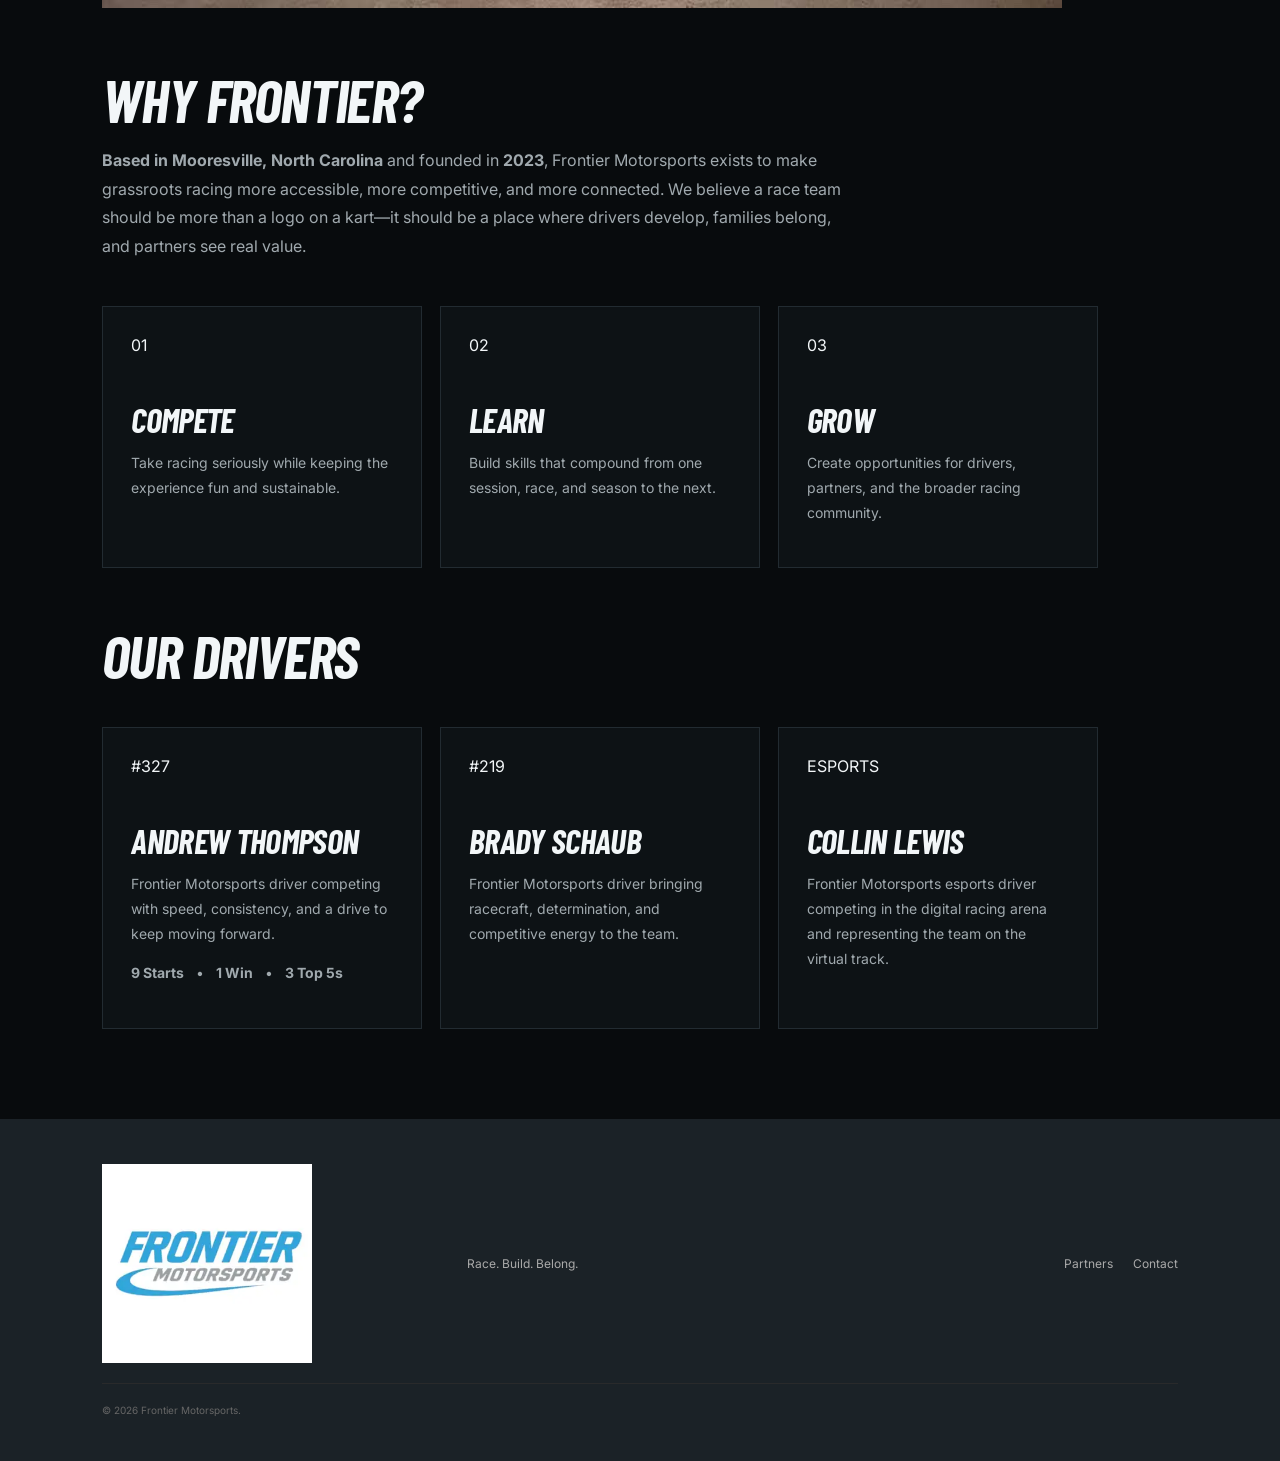
==== commit f7a3987d: "Add team photo to About page" ====
--- a/pages/about.html
+++ b/pages/about.html
@@ -1 +1 @@
-<!doctype html><html lang="en"><head><meta charset="utf-8"><meta name="viewport" content="width=device-width,initial-scale=1"><title>About | Frontier Motorsports</title><link rel="stylesheet" href="../assets/style.css"></head><body><header class="nav"><a class="brand" href="../index.html"><img class="brand-logo" src="../assets/frontier-logo.webp" alt="Frontier Motorsports"></a><button class="menu">☰</button><nav><a href="road-karting.html">Road Karting</a><a href="oval-karting.html">Oval Karting</a><a href="partners.html">Partners</a><a href="about.html">About</a><a href="events.html">Events</a><a class="nav-cta" href="contact.html">Join the Team</a></nav></header><section class="inner-hero"><p class="eyebrow">OUR STORY</p><h1>Made for<br><em>the next lap.</em></h1></section><section class="content"><h2>Why Frontier?</h2><p><strong>Based in Mooresville, North Carolina</strong> and founded in <strong>2023</strong>, Frontier Motorsports exists to make grassroots racing more accessible, more competitive, and more connected. We believe a race team should be more than a logo on a kart—it should be a place where drivers develop, families belong, and partners see real value.</p><div class="cards"><div class="card"><span>01</span><h3>Compete</h3><p>Take racing seriously while keeping the experience fun and sustainable.</p></div><div class="card"><span>02</span><h3>Learn</h3><p>Build skills that compound from one session, race, and season to the next.</p></div><div class="card"><span>03</span><h3>Grow</h3><p>Create opportunities for drivers, partners, and the broader racing community.</p></div></div><h2>Our Drivers</h2><div class="cards"><div class="card"><span>#327</span><h3>Andrew Thompson</h3><p>Frontier Motorsports driver competing with speed, consistency, and a drive to keep moving forward.</p><p><strong>9 Starts</strong> &nbsp; • &nbsp; <strong>1 Win</strong> &nbsp; • &nbsp; <strong>3 Top 5s</strong></p></div><div class="card"><span>#219</span><h3>Brady Schaub</h3><p>Frontier Motorsports driver bringing racecraft, determination, and competitive energy to the team.</p></div><div class="card"><span>ESPORTS</span><h3>Collin Lewis</h3><p>Frontier Motorsports esports driver competing in the digital racing arena and representing the team on the virtual track.</p></div></div></section><footer><div class="footer-brand"><img class="footer-logo" src="../assets/frontier-logo.webp" alt="Frontier Motorsports"></div><p>Race. Build. Belong.</p><div><a href="partners.html">Partners</a><a href="contact.html">Contact</a></div><small>© 2026 Frontier Motorsports.</small></footer><script src="../assets/site.js"></script></body></html>+<!doctype html><html lang="en"><head><meta charset="utf-8"><meta name="viewport" content="width=device-width,initial-scale=1"><title>About | Frontier Motorsports</title><link rel="stylesheet" href="../assets/style.css"></head><body><header class="nav"><a class="brand" href="../index.html"><img class="brand-logo" src="../assets/frontier-logo.webp" alt="Frontier Motorsports"></a><button class="menu">☰</button><nav><a href="road-karting.html">Road Karting</a><a href="oval-karting.html">Oval Karting</a><a href="partners.html">Partners</a><a href="about.html">About</a><a href="events.html">Events</a><a class="nav-cta" href="contact.html">Join the Team</a></nav></header><section class="inner-hero"><p class="eyebrow">OUR STORY</p><h1>Made for<br><em>the next lap.</em></h1></section><section class="content"><div class="about-team-photo"><img src="../assets/IMG_3440.jpeg" alt="Frontier Motorsports team with kart 327"></div><h2>Why Frontier?</h2><p><strong>Based in Mooresville, North Carolina</strong> and founded in <strong>2023</strong>, Frontier Motorsports exists to make grassroots racing more accessible, more competitive, and more connected. We believe a race team should be more than a logo on a kart—it should be a place where drivers develop, families belong, and partners see real value.</p><div class="cards"><div class="card"><span>01</span><h3>Compete</h3><p>Take racing seriously while keeping the experience fun and sustainable.</p></div><div class="card"><span>02</span><h3>Learn</h3><p>Build skills that compound from one session, race, and season to the next.</p></div><div class="card"><span>03</span><h3>Grow</h3><p>Create opportunities for drivers, partners, and the broader racing community.</p></div></div><h2>Our Drivers</h2><div class="cards"><div class="card"><span>#327</span><h3>Andrew Thompson</h3><p>Frontier Motorsports driver competing with speed, consistency, and a drive to keep moving forward.</p><p><strong>9 Starts</strong> &nbsp; • &nbsp; <strong>1 Win</strong> &nbsp; • &nbsp; <strong>3 Top 5s</strong></p></div><div class="card"><span>#219</span><h3>Brady Schaub</h3><p>Frontier Motorsports driver bringing racecraft, determination, and competitive energy to the team.</p></div><div class="card"><span>ESPORTS</span><h3>Collin Lewis</h3><p>Frontier Motorsports esports driver competing in the digital racing arena and representing the team on the virtual track.</p></div></div></section><footer><div class="footer-brand"><img class="footer-logo" src="../assets/frontier-logo.webp" alt="Frontier Motorsports"></div><p>Race. Build. Belong.</p><div><a href="partners.html">Partners</a><a href="contact.html">Contact</a></div><small>© 2026 Frontier Motorsports.</small></footer><script src="../assets/site.js"></script></body></html>
--- a/assets/style.css
+++ b/assets/style.css
@@ -1,4 +1,31 @@
 @import url('https://fonts.googleapis.com/css2?family=Barlow+Condensed:ital,wght@0,600;0,700;0,800;1,700;1,800&family=Inter:wght@400;500;600;700&display=swap');
-:root{--ink:#22282d;--paper:#f7f9fa;--muted:#6f777d;--line:#d9e1e5;--accent:#27a9dc;--accent-dark:#1486b6;--silver:#7d858b;--white:#fff}*{box-sizing:border-box}html{scroll-behavior:smooth}body{margin:0;background:var(--paper);color:var(--ink);font-family:Inter,Arial,sans-serif}a{color:inherit;text-decoration:none}.nav{height:82px;display:flex;align-items:center;justify-content:space-between;padding:0 5vw;border-bottom:1px solid var(--line);background:rgba(255,255,255,.97);position:sticky;top:0;z-index:10}.brand{display:flex;align-items:center}.brand-logo{display:block;width:210px;max-height:62px;object-fit:contain}nav{display:flex;gap:27px;align-items:center;font-size:13px;font-weight:600}nav a{opacity:.78}nav a:hover{opacity:1}.nav-cta{background:var(--accent);color:var(--white);padding:12px 18px;opacity:1}.menu{display:none;border:0;background:none;font-size:22px}.hero{min-height:calc(100vh - 82px);padding:8vw 8vw 7vw;position:relative;overflow:hidden;display:flex;align-items:center;background:linear-gradient(135deg,#1c252b 0%,#222b31 55%,#0f1519 100%);color:#fff}.hero-grid{position:absolute;inset:0;opacity:.22;background:linear-gradient(120deg,transparent 0 48%,#555 48.2% 48.5%,transparent 48.7%),repeating-linear-gradient(135deg,transparent 0 80px,#303134 81px 82px)}.hero:after{content:'';position:absolute;width:52vw;height:52vw;border:1px solid #444;border-radius:50%;right:-18vw;bottom:-24vw;box-shadow:0 0 0 80px rgba(255,255,255,.015),0 0 0 160px rgba(255,255,255,.012)}.hero-copy{position:relative;z-index:2;max-width:800px}.eyebrow{font-size:11px;font-weight:700;letter-spacing:2.8px;color:var(--muted);margin:0 0 20px}.hero .eyebrow{color:#bcbcb7}.hero h1,h2,h3{font-family:'Barlow Condensed',sans-serif;text-transform:uppercase;margin:0;line-height:.9}.hero h1{font-size:clamp(72px,12vw,170px);letter-spacing:-3px;font-style:italic;font-weight:800}.hero h1 em,h2 em{font-style:normal;color:var(--accent)}.lede{max-width:590px;color:#c6c6c2;font-size:17px;line-height:1.65;margin:30px 0}.actions{display:flex;gap:12px;flex-wrap:wrap}.btn{display:inline-flex;align-items:center;gap:20px;padding:15px 20px;font-size:12px;font-weight:700;text-transform:uppercase;letter-spacing:1px}.btn-primary{background:var(--accent);color:#fff}.btn-ghost{border:1px solid #555;color:#fff}.btn-light{background:#fff;color:#111}.hero-stat{position:absolute;right:8vw;bottom:8vw;z-index:2;display:flex;flex-direction:column}.hero-stat strong{font:800 80px 'Barlow Condensed';line-height:.8}.hero-stat span{font-size:10px;text-transform:uppercase;letter-spacing:2px;color:#aaa;margin-top:10px}.section{padding:110px 8vw}.intro{display:grid;grid-template-columns:1fr 1fr;gap:8vw;align-items:end}.intro h2,.cta h2{font-size:clamp(60px,8vw,120px)}.section-lede{font-size:20px;line-height:1.65;color:#5d5c56;max-width:590px}.discipline-grid{padding-top:0;display:grid;grid-template-columns:1fr 1fr;gap:18px}.discipline{min-height:540px;padding:40px;display:flex;justify-content:space-between;align-items:flex-end;position:relative;overflow:hidden;color:#fff}.discipline:before{content:'';position:absolute;inset:0;background:linear-gradient(150deg,#26343d,#11191e)}.discipline:after{content:'';position:absolute;width:70%;height:140%;border:1px solid rgba(255,255,255,.18);border-radius:50%;right:-25%;top:-10%;transform:rotate(18deg)}.discipline.oval:before{background:linear-gradient(150deg,#53616a,#182126)}.discipline.esports:before{background:linear-gradient(150deg,#1f5870,#10181d)}.discipline>div,.circle-arrow{position:relative;z-index:2}.number{font-size:11px;letter-spacing:2px;color:#bbb}.discipline h3{font-size:clamp(58px,7vw,105px);margin-top:120px}.discipline p{color:#c4c4bf}.circle-arrow{width:52px;height:52px;border:1px solid #777;border-radius:50%;display:grid;place-items:center;font-size:22px}.band{background:linear-gradient(110deg,var(--accent-dark),#1c252b);color:#fff;padding:90px 8vw;display:flex;align-items:center;justify-content:space-between;gap:50px}.band h2{font-size:clamp(54px,7vw,96px)}.band p:not(.eyebrow){color:#aaa;max-width:620px;line-height:1.6}.pillars{display:grid;grid-template-columns:repeat(3,1fr);gap:45px}.pillar{border-top:1px solid var(--line);padding-top:20px}.pillar span{font:700 13px 'Barlow Condensed';color:var(--muted)}.pillar h3{font-size:42px;margin:45px 0 12px}.pillar p{color:#66645e;line-height:1.6}.cta{text-align:center;border-top:1px solid var(--line)}.cta h2{margin-bottom:40px}footer{background:#111214;color:#aaa;padding:45px 8vw;display:grid;grid-template-columns:1fr 1fr 1fr;gap:20px;align-items:center;font-size:12px}footer .footer-brand{font:800 25px 'Barlow Condensed';color:#fff}footer div:nth-of-type(2){text-align:right}footer div:nth-of-type(2) a{margin-left:20px}footer small{grid-column:1/-1;color:#666;border-top:1px solid #292a2b;padding-top:20px}.inner-hero{padding:110px 8vw 80px;background:#111214;color:#fff}.inner-hero h1{font:800 clamp(70px,12vw,160px) 'Barlow Condensed';line-height:.82;text-transform:uppercase;max-width:1000px}.inner-hero h1 em{color:var(--accent);font-style:normal}.content{padding:90px 8vw;max-width:1200px}.content h2{font-size:60px;margin:60px 0 20px}.content p{line-height:1.8;color:#5e5d57;max-width:760px}.cards{display:grid;grid-template-columns:repeat(3,1fr);gap:18px;margin-top:45px}.card{border:1px solid var(--line);padding:28px;min-height:210px}.card h3{font-size:34px;margin:50px 0 12px}.card p{font-size:14px}.form{display:grid;gap:15px;max-width:700px}.form input,.form textarea,.form select{width:100%;border:1px solid var(--line);background:#fff;padding:16px;font:inherit}.form textarea{min-height:150px}.form button{border:0;cursor:pointer;justify-self:start}.notice{padding:18px;background:#dff4fc;font-size:13px;margin:30px 0}.partner-level{border-top:1px solid var(--line);padding:30px 0;display:grid;grid-template-columns:1fr 2fr;gap:30px}.partner-level h3{font-size:42px}.partner-level p{margin:0}.schedule{border-top:1px solid var(--line)}.event{display:grid;grid-template-columns:130px 1fr 100px;gap:20px;padding:28px 0;border-bottom:1px solid var(--line);align-items:center}.event strong{font:800 28px 'Barlow Condensed'}.event h3{font-size:34px}.event span{font-size:11px;text-transform:uppercase;letter-spacing:1px;color:var(--muted)}@media(max-width:800px){.nav{height:70px;padding:0 5vw}nav{display:none}.menu{display:block}.hero{min-height:calc(100vh - 70px);padding:70px 6vw}.hero h1{font-size:72px;letter-spacing:-1px}.hero-stat{display:none}.section{padding:75px 6vw}.intro,.discipline-grid,.pillars,.cards{grid-template-columns:1fr}.discipline{min-height:400px}.discipline h3{margin-top:80px}.band{padding:70px 6vw;display:block}.band .btn{margin-top:25px}.partner-level{grid-template-columns:1fr}.event{grid-template-columns:80px 1fr}.event>span{display:none}footer{grid-template-columns:1fr}.section-lede{font-size:17px}footer div:nth-of-type(2){text-align:left}footer div:nth-of-type(2) a{margin:0 18px 0 0}}
+:root{--ink:#f2f6f8;--paper:#080b0d;--muted:#9aa6ad;--line:#222b31;--accent:#16a9e1;--accent-dark:#087eb3;--silver:#7d858b;--white:#fff}*{box-sizing:border-box}html{scroll-behavior:smooth}body{margin:0;background:var(--paper);color:var(--ink);font-family:Inter,Arial,sans-serif}a{color:inherit;text-decoration:none}.nav{height:82px;display:flex;align-items:center;justify-content:space-between;padding:0 5vw;border-bottom:1px solid var(--line);background:rgba(8,11,13,.97);position:sticky;top:0;z-index:10}.brand{display:flex;align-items:center}.brand-logo{display:block;width:210px;max-height:62px;object-fit:contain}nav{display:flex;gap:27px;align-items:center;font-size:13px;font-weight:600}nav a{opacity:.78}nav a:hover{opacity:1}.nav-cta{background:var(--accent);color:var(--white);padding:12px 18px;opacity:1}.menu{display:none;border:0;background:none;font-size:22px}.hero{min-height:calc(100vh - 82px);padding:8vw 8vw 7vw;position:relative;overflow:hidden;display:flex;align-items:center;background:linear-gradient(135deg,#1c252b 0%,#222b31 55%,#0f1519 100%);color:#fff}.hero-grid{position:absolute;inset:0;opacity:.22;background:linear-gradient(120deg,transparent 0 48%,#555 48.2% 48.5%,transparent 48.7%),repeating-linear-gradient(135deg,transparent 0 80px,#303134 81px 82px)}.hero:after{content:'';position:absolute;width:52vw;height:52vw;border:1px solid #444;border-radius:50%;right:-18vw;bottom:-24vw;box-shadow:0 0 0 80px rgba(255,255,255,.015),0 0 0 160px rgba(255,255,255,.012)}.hero-copy{position:relative;z-index:2;max-width:800px}.eyebrow{font-size:11px;font-weight:700;letter-spacing:2.8px;color:var(--muted);margin:0 0 20px}.hero .eyebrow{color:#bcbcb7}.hero h1,h2,h3{font-family:'Barlow Condensed',sans-serif;text-transform:uppercase;margin:0;line-height:.9}.hero h1{font-size:clamp(72px,12vw,170px);letter-spacing:-3px;font-style:italic;font-weight:800}.hero h1 em,h2 em{font-style:normal;color:var(--accent)}.lede{max-width:590px;color:#c6c6c2;font-size:17px;line-height:1.65;margin:30px 0}.actions{display:flex;gap:12px;flex-wrap:wrap}.btn{display:inline-flex;align-items:center;gap:20px;padding:15px 20px;font-size:12px;font-weight:700;text-transform:uppercase;letter-spacing:1px}.btn-primary{background:var(--accent);color:#fff}.btn-ghost{border:1px solid #555;color:#fff}.btn-light{background:#fff;color:#111}.hero-stat{position:absolute;right:8vw;bottom:8vw;z-index:2;display:flex;flex-direction:column}.hero-stat strong{font:800 80px 'Barlow Condensed';line-height:.8}.hero-stat span{font-size:10px;text-transform:uppercase;letter-spacing:2px;color:#aaa;margin-top:10px}.section{padding:110px 8vw}.intro{display:grid;grid-template-columns:1fr 1fr;gap:8vw;align-items:end}.intro h2,.cta h2{font-size:clamp(60px,8vw,120px)}.section-lede{font-size:20px;line-height:1.65;color:#aab3b8;max-width:590px}.discipline-grid{padding-top:0;display:grid;grid-template-columns:1fr 1fr;gap:18px}.discipline{min-height:540px;padding:40px;display:flex;justify-content:space-between;align-items:flex-end;position:relative;overflow:hidden;color:#fff}.discipline:before{content:'';position:absolute;inset:0;background:linear-gradient(150deg,#26343d,#11191e)}.discipline:after{content:'';position:absolute;width:70%;height:140%;border:1px solid rgba(255,255,255,.18);border-radius:50%;right:-25%;top:-10%;transform:rotate(18deg)}.discipline.oval:before{background:linear-gradient(150deg,#53616a,#182126)}.discipline.esports:before{background:linear-gradient(150deg,#1f5870,#10181d)}.discipline>div,.circle-arrow{position:relative;z-index:2}.number{font-size:11px;letter-spacing:2px;color:#bbb}.discipline h3{font-size:clamp(58px,7vw,105px);margin-top:120px}.discipline p{color:#c4c4bf}.circle-arrow{width:52px;height:52px;border:1px solid #777;border-radius:50%;display:grid;place-items:center;font-size:22px}.band{background:linear-gradient(110deg,var(--accent-dark),#1c252b);color:#fff;padding:90px 8vw;display:flex;align-items:center;justify-content:space-between;gap:50px}.band h2{font-size:clamp(54px,7vw,96px)}.band p:not(.eyebrow){color:#aaa;max-width:620px;line-height:1.6}.pillars{display:grid;grid-template-columns:repeat(3,1fr);gap:45px}.pillar{border-top:1px solid var(--line);padding-top:20px}.pillar span{font:700 13px 'Barlow Condensed';color:var(--muted)}.pillar h3{font-size:42px;margin:45px 0 12px}.pillar p{color:#a0a9ae;line-height:1.6}.cta{text-align:center;border-top:1px solid var(--line)}.cta h2{margin-bottom:40px}footer{background:#111214;color:#aaa;padding:45px 8vw;display:grid;grid-template-columns:1fr 1fr 1fr;gap:20px;align-items:center;font-size:12px}footer .footer-brand{font:800 25px 'Barlow Condensed';color:#fff}footer div:nth-of-type(2){text-align:right}footer div:nth-of-type(2) a{margin-left:20px}footer small{grid-column:1/-1;color:#666;border-top:1px solid #292a2b;padding-top:20px}.inner-hero{padding:110px 8vw 80px;background:#111214;color:#fff}.inner-hero h1{font:800 clamp(70px,12vw,160px) 'Barlow Condensed';line-height:.82;text-transform:uppercase;max-width:1000px}.inner-hero h1 em{color:var(--accent);font-style:normal}.content{padding:90px 8vw;max-width:1200px}.content h2{font-size:60px;margin:60px 0 20px}.content p{line-height:1.8;color:#a0a9ae;max-width:760px}.cards{display:grid;grid-template-columns:repeat(3,1fr);gap:18px;margin-top:45px}.card{border:1px solid var(--line);padding:28px;min-height:210px}.card h3{font-size:34px;margin:50px 0 12px}.card p{font-size:14px}.form{display:grid;gap:15px;max-width:700px}.form input,.form textarea,.form select{width:100%;border:1px solid var(--line);background:#11171b;color:#f2f6f8;padding:16px;font:inherit}.form textarea{min-height:150px}.form button{border:0;cursor:pointer;justify-self:start}.notice{padding:18px;background:#0c2834;color:#d9f4ff;font-size:13px;margin:30px 0}.partner-level{border-top:1px solid var(--line);padding:30px 0;display:grid;grid-template-columns:1fr 2fr;gap:30px}.partner-level h3{font-size:42px}.partner-level p{margin:0}.schedule{border-top:1px solid var(--line)}.event{display:grid;grid-template-columns:130px 1fr 100px;gap:20px;padding:28px 0;border-bottom:1px solid var(--line);align-items:center}.event strong{font:800 28px 'Barlow Condensed'}.event h3{font-size:34px}.event span{font-size:11px;text-transform:uppercase;letter-spacing:1px;color:var(--muted)}@media(max-width:800px){.nav{height:70px;padding:0 5vw}nav{display:none}.menu{display:block}.hero{min-height:calc(100vh - 70px);padding:70px 6vw}.hero h1{font-size:72px;letter-spacing:-1px}.hero-stat{display:none}.section{padding:75px 6vw}.intro,.discipline-grid,.pillars,.cards{grid-template-columns:1fr}.discipline{min-height:400px}.discipline h3{margin-top:80px}.band{padding:70px 6vw;display:block}.band .btn{margin-top:25px}.partner-level{grid-template-columns:1fr}.event{grid-template-columns:80px 1fr}.event>span{display:none}footer{grid-template-columns:1fr}.section-lede{font-size:17px}footer div:nth-of-type(2){text-align:left}footer div:nth-of-type(2) a{margin:0 18px 0 0}}
 /* Frontier Motorsports brand refresh */
-h1,h2,h3,.footer-brand{font-style:italic;letter-spacing:-.02em}.eyebrow{color:var(--accent-dark)}.hero .eyebrow{color:#8fd8f3}.hero h1 em,h2 em,.inner-hero h1 em{color:var(--accent)}.inner-hero{background:linear-gradient(135deg,#1b252b,#0e1519);border-bottom:5px solid var(--accent)}.circle-arrow{border-color:var(--accent);color:var(--accent)}.footer-logo{display:block;width:210px;max-width:100%;filter:brightness(0) invert(1);opacity:.95}footer{background:#1b2227}.nav{box-shadow:0 2px 18px rgba(20,134,182,.08)}@media(max-width:800px){.brand-logo{width:165px;max-height:54px}}
+h1,h2,h3,.footer-brand{font-style:italic;letter-spacing:-.02em}.eyebrow{color:var(--accent-dark)}.hero .eyebrow{color:#8fd8f3}.hero h1 em,h2 em,.inner-hero h1 em{color:var(--accent)}.inner-hero{background:linear-gradient(135deg,#1b252b,#0e1519);border-bottom:5px solid var(--accent)}.circle-arrow{border-color:var(--accent);color:var(--accent)}.footer-logo{display:block;width:210px;max-width:100%;filter:brightness(0) invert(1);opacity:.95}footer{background:#1b2227}.nav{box-shadow:0 2px 18px rgba(22,169,225,.14)}@media(max-width:800px){.brand-logo{width:165px;max-height:54px}}
+
+/* Dark Frontier theme */
+body{background:#080b0d;color:#f2f6f8}.nav{border-color:#1e2a30}.section,.content{background:#080b0d}.card{background:#0d1215}.pillar,.cta,.card,.partner-level,.schedule,.event{border-color:#222b31}.band{background:linear-gradient(110deg,#087eb3,#0b1115)}.btn-light{background:#f2f6f8;color:#080b0d}.menu{color:#f2f6f8}.form input,.form textarea,.form select{border-color:#2a363d}.footer-logo{filter:none;opacity:1}
+
+/* Oval Karting cover */
+.oval-cover{position:relative;overflow:hidden;min-height:620px;display:flex;align-items:center;background:radial-gradient(circle at 72% 48%,#14252e 0,#0b1115 38%,#080b0d 70%)}.oval-cover:after{content:'';position:absolute;inset:0;background:linear-gradient(90deg,rgba(8,11,13,.96) 0%,rgba(8,11,13,.55) 48%,rgba(8,11,13,.05) 78%);pointer-events:none}.inner-hero-copy{position:relative;z-index:2}.oval-cover-kart{position:absolute;z-index:1;right:3vw;top:50%;transform:translateY(-50%);width:min(48vw,720px);height:auto;object-fit:contain;filter:drop-shadow(0 25px 35px rgba(0,0,0,.55))}.oval-cover .inner-hero-copy{max-width:58%}@media(max-width:800px){.oval-cover{min-height:650px;align-items:flex-start;padding-top:80px}.oval-cover .inner-hero-copy{max-width:100%}.oval-cover-kart{width:92vw;right:-12vw;top:auto;bottom:25px;transform:none}.oval-cover:after{background:linear-gradient(180deg,rgba(8,11,13,.96) 0%,rgba(8,11,13,.6) 50%,rgba(8,11,13,.12) 100%)}}
+
+/* Road Karting cover */
+.road-cover{position:relative;overflow:hidden;min-height:620px;display:flex;align-items:center;background:radial-gradient(circle at 72% 48%,#14252e 0,#0b1115 38%,#080b0d 70%)}.road-cover:after{content:'';position:absolute;inset:0;background:linear-gradient(90deg,rgba(8,11,13,.96) 0%,rgba(8,11,13,.55) 48%,rgba(8,11,13,.05) 78%);pointer-events:none}.road-cover-kart{position:absolute;z-index:1;right:3vw;top:50%;transform:translateY(-50%);width:min(48vw,720px);height:auto;object-fit:contain;filter:drop-shadow(0 25px 35px rgba(0,0,0,.55))}.road-cover .inner-hero-copy{max-width:58%}@media(max-width:800px){.road-cover{min-height:650px;align-items:flex-start;padding-top:80px}.road-cover .inner-hero-copy{max-width:100%}.road-cover-kart{width:92vw;right:-12vw;top:auto;bottom:20px;transform:none}.road-cover:after{background:linear-gradient(180deg,rgba(8,11,13,.96) 0%,rgba(8,11,13,.6) 50%,rgba(8,11,13,.12) 100%)}}
+
+
+/* Homepage Road Karting photo cover */
+.discipline.road:before{
+  background:
+    linear-gradient(180deg,rgba(5,10,13,.12) 0%,rgba(5,10,13,.38) 48%,rgba(5,10,13,.9) 100%),
+    url('IMG_1741-removebg-preview.png') center 62%/cover no-repeat;
+}
+.discipline.road{background:#11191e}
+
+
+/* Homepage Oval Karting photo cover */
+.discipline.oval:before{
+  background:
+    linear-gradient(180deg,rgba(5,10,13,.12) 0%,rgba(5,10,13,.38) 48%,rgba(5,10,13,.9) 100%),
+    url('IMG_2681.jpeg') center 55%/cover no-repeat;
+}
+.discipline.oval{background:#182126}
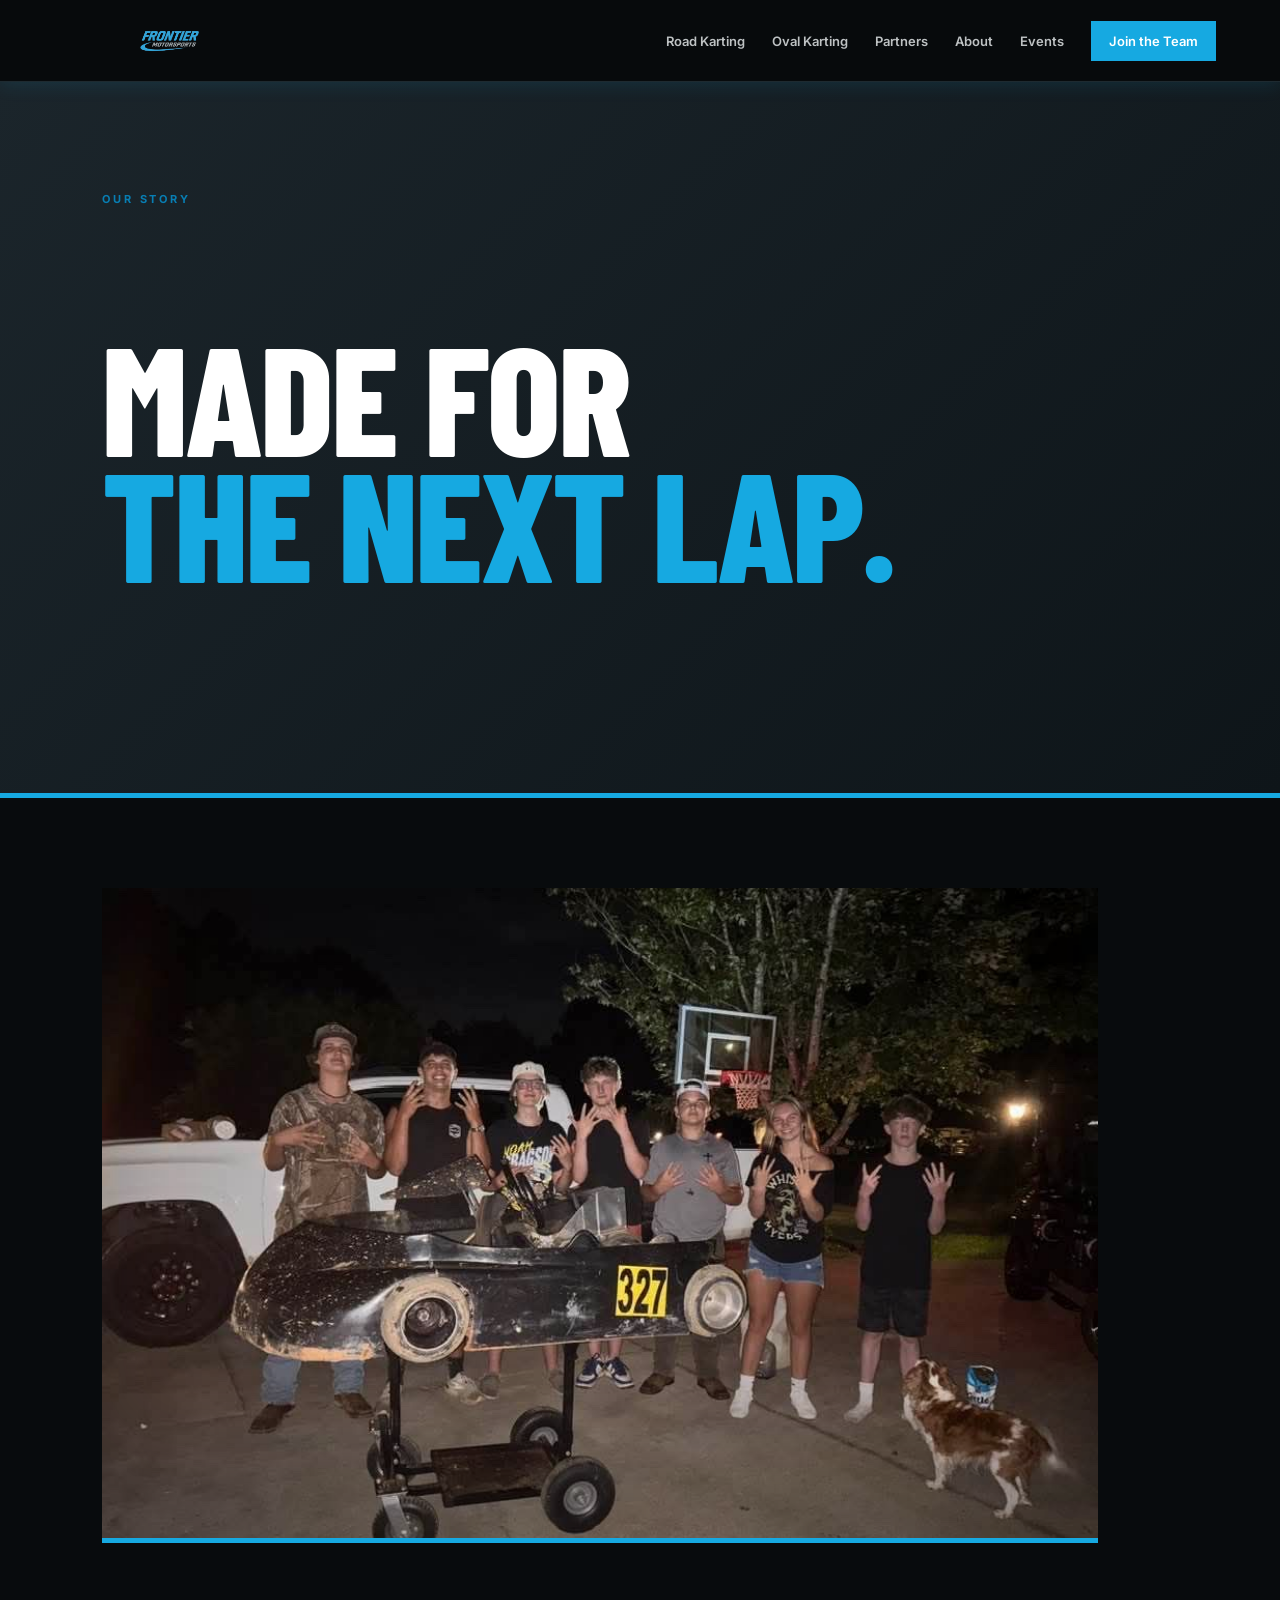
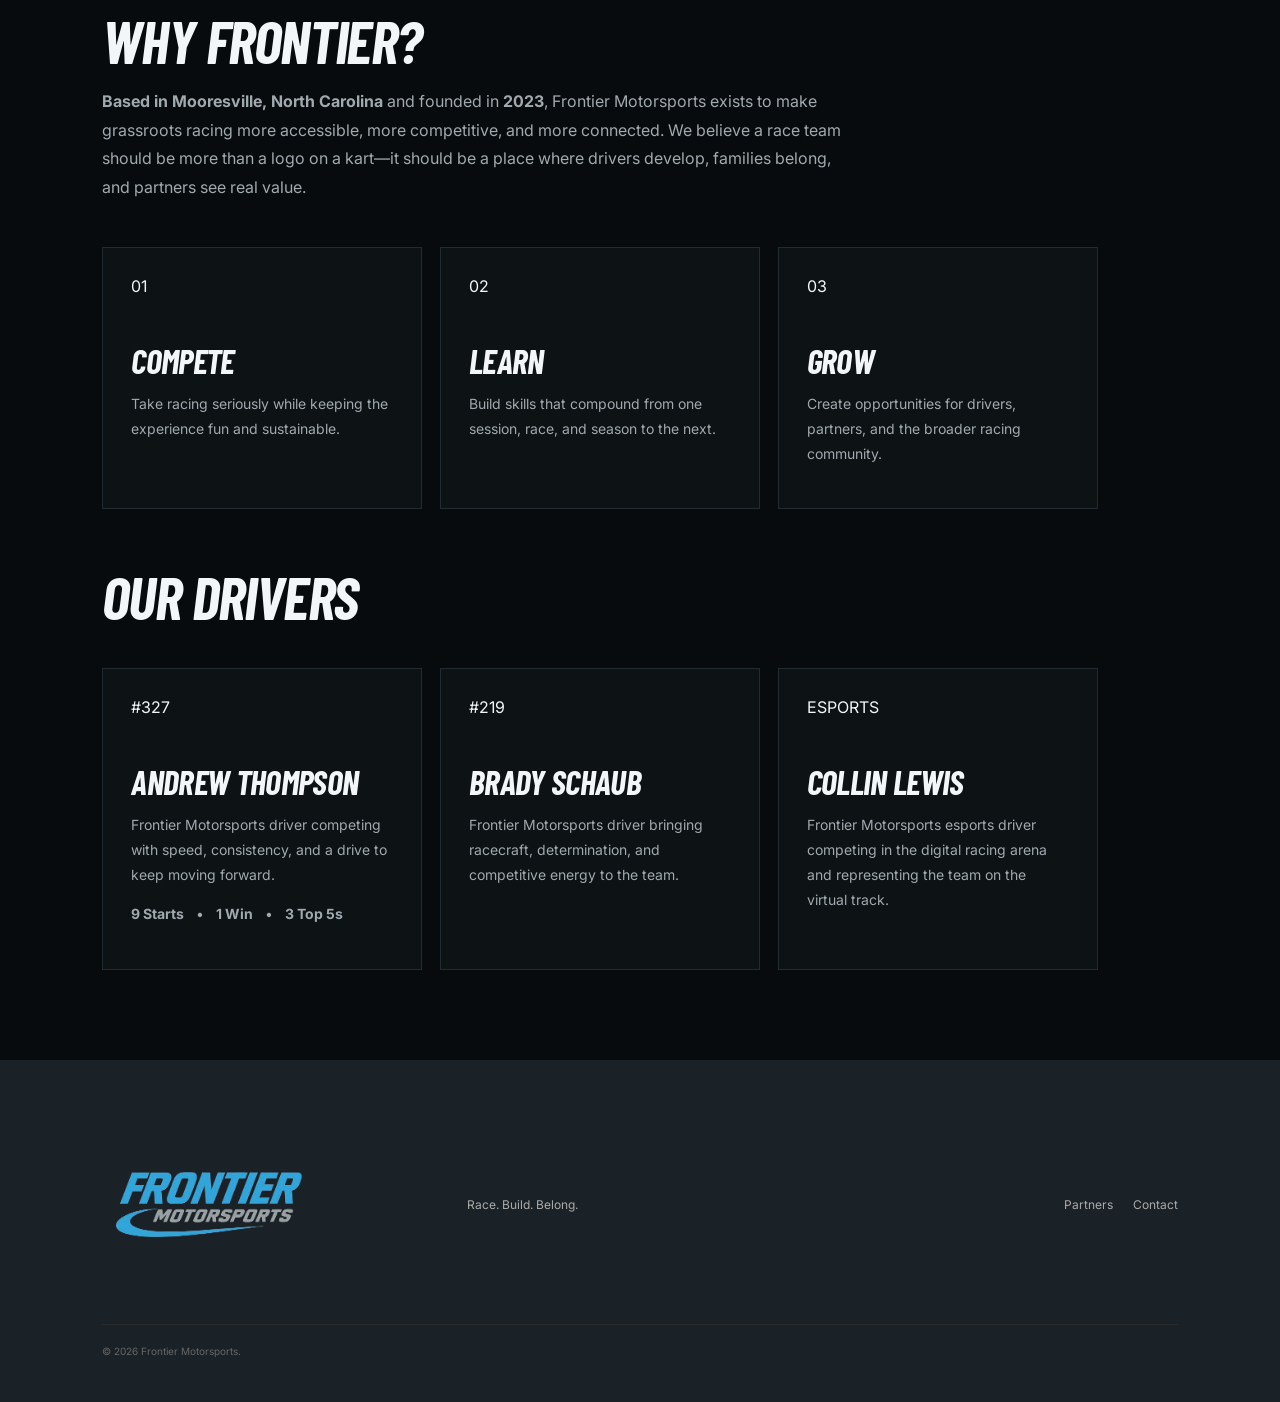
==== commit 90084eac: "Use new Frontier Motorsports logo" ====
--- a/pages/about.html
+++ b/pages/about.html
@@ -1 +1 @@
-<!doctype html><html lang="en"><head><meta charset="utf-8"><meta name="viewport" content="width=device-width,initial-scale=1"><title>About | Frontier Motorsports</title><link rel="stylesheet" href="../assets/style.css"></head><body><header class="nav"><a class="brand" href="../index.html"><img class="brand-logo" src="../assets/frontier-logo.webp" alt="Frontier Motorsports"></a><button class="menu">☰</button><nav><a href="road-karting.html">Road Karting</a><a href="oval-karting.html">Oval Karting</a><a href="partners.html">Partners</a><a href="about.html">About</a><a href="events.html">Events</a><a class="nav-cta" href="contact.html">Join the Team</a></nav></header><section class="inner-hero"><p class="eyebrow">OUR STORY</p><h1>Made for<br><em>the next lap.</em></h1></section><section class="content"><div class="about-team-photo"><img src="../assets/IMG_3440.jpeg" alt="Frontier Motorsports team with kart 327"></div><h2>Why Frontier?</h2><p><strong>Based in Mooresville, North Carolina</strong> and founded in <strong>2023</strong>, Frontier Motorsports exists to make grassroots racing more accessible, more competitive, and more connected. We believe a race team should be more than a logo on a kart—it should be a place where drivers develop, families belong, and partners see real value.</p><div class="cards"><div class="card"><span>01</span><h3>Compete</h3><p>Take racing seriously while keeping the experience fun and sustainable.</p></div><div class="card"><span>02</span><h3>Learn</h3><p>Build skills that compound from one session, race, and season to the next.</p></div><div class="card"><span>03</span><h3>Grow</h3><p>Create opportunities for drivers, partners, and the broader racing community.</p></div></div><h2>Our Drivers</h2><div class="cards"><div class="card"><span>#327</span><h3>Andrew Thompson</h3><p>Frontier Motorsports driver competing with speed, consistency, and a drive to keep moving forward.</p><p><strong>9 Starts</strong> &nbsp; • &nbsp; <strong>1 Win</strong> &nbsp; • &nbsp; <strong>3 Top 5s</strong></p></div><div class="card"><span>#219</span><h3>Brady Schaub</h3><p>Frontier Motorsports driver bringing racecraft, determination, and competitive energy to the team.</p></div><div class="card"><span>ESPORTS</span><h3>Collin Lewis</h3><p>Frontier Motorsports esports driver competing in the digital racing arena and representing the team on the virtual track.</p></div></div></section><footer><div class="footer-brand"><img class="footer-logo" src="../assets/frontier-logo.webp" alt="Frontier Motorsports"></div><p>Race. Build. Belong.</p><div><a href="partners.html">Partners</a><a href="contact.html">Contact</a></div><small>© 2026 Frontier Motorsports.</small></footer><script src="../assets/site.js"></script></body></html>+<!doctype html><html lang="en"><head><meta charset="utf-8"><meta name="viewport" content="width=device-width,initial-scale=1"><title>About | Frontier Motorsports</title><link rel="stylesheet" href="../assets/style.css"></head><body><header class="nav"><a class="brand" href="../index.html"><img class="brand-logo" src="../assets/IMG_3250.png" alt="Frontier Motorsports"></a><button class="menu">☰</button><nav><a href="road-karting.html">Road Karting</a><a href="oval-karting.html">Oval Karting</a><a href="partners.html">Partners</a><a href="about.html">About</a><a href="events.html">Events</a><a class="nav-cta" href="contact.html">Join the Team</a></nav></header><section class="inner-hero"><p class="eyebrow">OUR STORY</p><h1>Made for<br><em>the next lap.</em></h1></section><section class="content"><div class="about-team-photo"><img src="../assets/IMG_3440.jpeg" alt="Frontier Motorsports team with kart 327"></div><h2>Why Frontier?</h2><p><strong>Based in Mooresville, North Carolina</strong> and founded in <strong>2023</strong>, Frontier Motorsports exists to make grassroots racing more accessible, more competitive, and more connected. We believe a race team should be more than a logo on a kart—it should be a place where drivers develop, families belong, and partners see real value.</p><div class="cards"><div class="card"><span>01</span><h3>Compete</h3><p>Take racing seriously while keeping the experience fun and sustainable.</p></div><div class="card"><span>02</span><h3>Learn</h3><p>Build skills that compound from one session, race, and season to the next.</p></div><div class="card"><span>03</span><h3>Grow</h3><p>Create opportunities for drivers, partners, and the broader racing community.</p></div></div><h2>Our Drivers</h2><div class="cards"><div class="card"><span>#327</span><h3>Andrew Thompson</h3><p>Frontier Motorsports driver competing with speed, consistency, and a drive to keep moving forward.</p><p><strong>9 Starts</strong> &nbsp; • &nbsp; <strong>1 Win</strong> &nbsp; • &nbsp; <strong>3 Top 5s</strong></p></div><div class="card"><span>#219</span><h3>Brady Schaub</h3><p>Frontier Motorsports driver bringing racecraft, determination, and competitive energy to the team.</p></div><div class="card"><span>ESPORTS</span><h3>Collin Lewis</h3><p>Frontier Motorsports esports driver competing in the digital racing arena and representing the team on the virtual track.</p></div></div></section><footer><div class="footer-brand"><img class="footer-logo" src="../assets/IMG_3250.png" alt="Frontier Motorsports"></div><p>Race. Build. Belong.</p><div><a href="partners.html">Partners</a><a href="contact.html">Contact</a></div><small>© 2026 Frontier Motorsports.</small></footer><script src="../assets/site.js"></script></body></html>
--- a/assets/style.css
+++ b/assets/style.css
@@ -29,3 +29,10 @@
     url('IMG_2681.jpeg') center 55%/cover no-repeat;
 }
 .discipline.oval{background:#182126}
+
+
+/* About team photo */
+.about-team-photo{margin:0 0 70px;position:relative;overflow:hidden;border-bottom:5px solid var(--accent);background:#0d1215}
+.about-team-photo img{display:block;width:100%;height:min(62vw,650px);object-fit:cover;object-position:center 52%}
+.about-team-photo:after{content:'';position:absolute;inset:0;box-shadow:inset 0 -90px 90px rgba(8,11,13,.3);pointer-events:none}
+@media(max-width:800px){.about-team-photo{margin-bottom:50px}.about-team-photo img{height:62vw;min-height:270px}}
